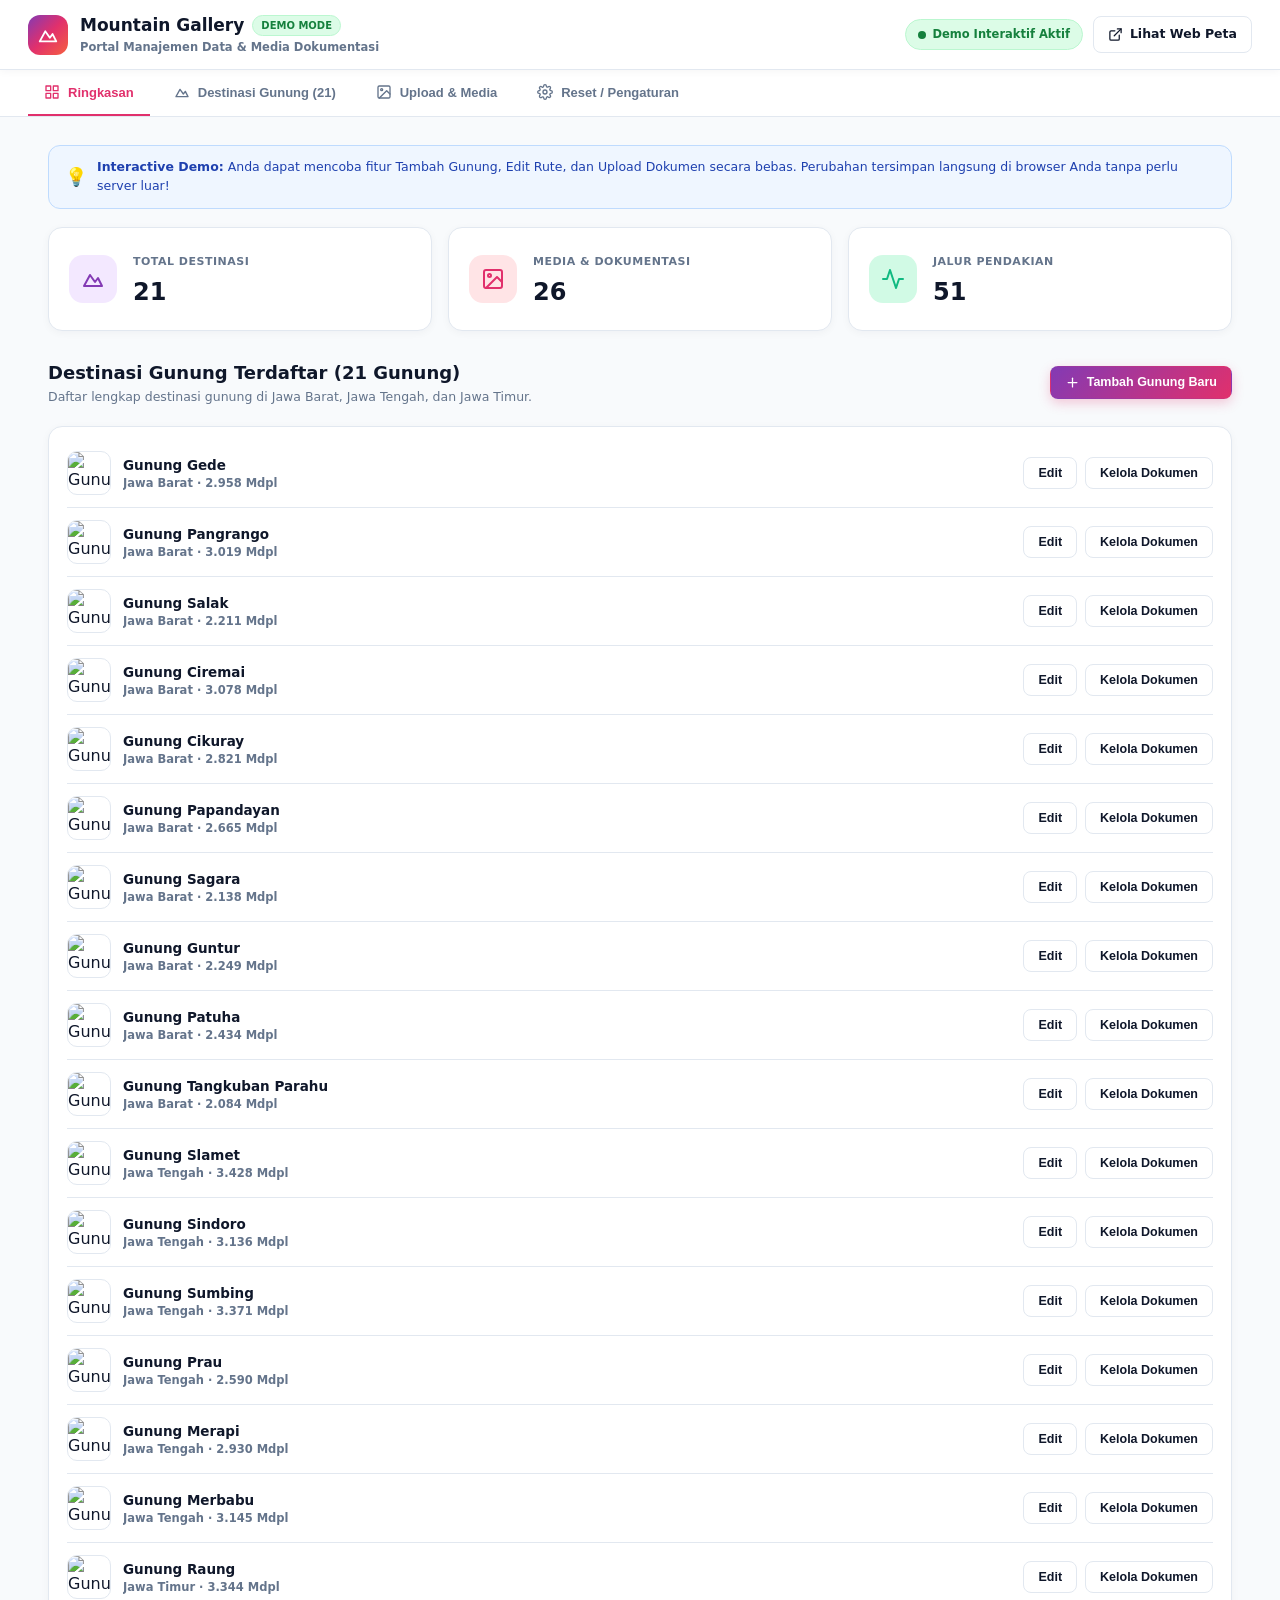
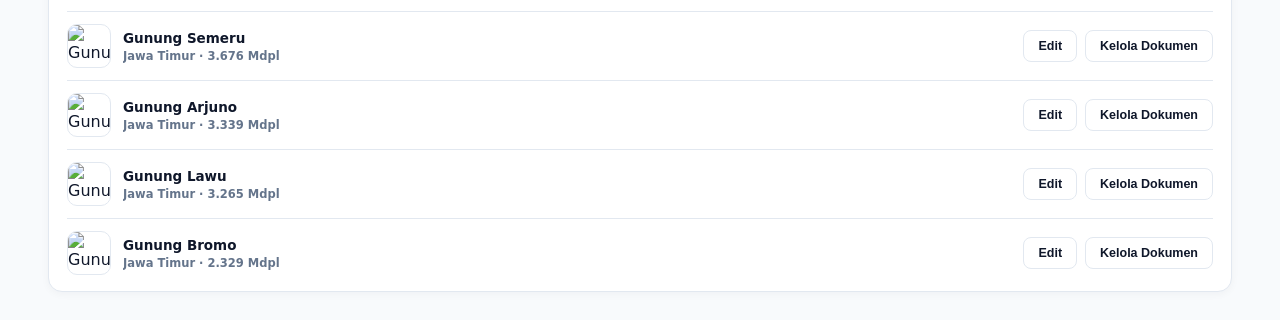
==== admin/index.html @ 121bfaee "feat: Launch Mountain Gallery Demo with 21 mountains in Java" ====
<!DOCTYPE html>
<html lang="id">
<head>
  <meta charset="UTF-8" />
  <meta name="viewport" content="width=device-width, initial-scale=1.0" />
  <title>Admin Dashboard Demo - Mountain Gallery CMS</title>

  <!-- Custom Stylesheets -->
  <link rel="stylesheet" href="../assets/css/main.css" />
  <link rel="stylesheet" href="../assets/css/admin.css" />
</head>

<body>
  <div class="admin-container active" style="display:flex;">
    <!-- Topbar -->
    <header class="admin-topbar">
      <div class="admin-brand">
        <div class="admin-brand-logo">
          <span class="svg-icon"><svg viewBox="0 0 24 24"><path d="M3 19L9 8L14 15L17 11L21 19H3Z"/></svg></span>
        </div>
        <div class="admin-brand-text">
          <h1>Mountain Gallery <span class="badge-admin" style="background:#dcfce7; color:#15803d; border-color:#bbf7d0;">Demo Mode</span></h1>
          <p>Portal Manajemen Data &amp; Media Dokumentasi</p>
        </div>
      </div>

      <div class="admin-topbar-actions">
        <div class="cloud-status-pill cloud-status-connected">
          <span class="status-dot"></span> Demo Interaktif Aktif
        </div>

        <a href="../index.html" class="btn-admin btn-admin-outline">
          <span class="svg-icon"><svg viewBox="0 0 24 24"><path d="M18 13v6a2 2 0 0 1-2 2H5a2 2 0 0 1-2-2V8a2 2 0 0 1 2-2h6"/><polyline points="15 3 21 3 21 9"/><line x1="10" y1="14" x2="21" y2="3"/></svg></span>
          Lihat Web Peta
        </a>
      </div>
    </header>

    <!-- Nav Tabs -->
    <nav class="admin-nav-tabs">
      <button type="button" class="admin-tab-btn active" data-tab="overview" onclick="switchTab('overview', this)">
        <span class="svg-icon"><svg viewBox="0 0 24 24"><rect x="3" y="3" width="7" height="7"/><rect x="14" y="3" width="7" height="7"/><rect x="14" y="14" width="7" height="7"/><rect x="3" y="14" width="7" height="7"/></svg></span>
        Ringkasan
      </button>
      <button type="button" class="admin-tab-btn" data-tab="mountains" onclick="switchTab('mountains', this)">
        <span class="svg-icon"><svg viewBox="0 0 24 24"><path d="M3 19L9 8L14 15L17 11L21 19H3Z"/></svg></span>
        Destinasi Gunung (21)
      </button>
      <button type="button" class="admin-tab-btn" data-tab="media" onclick="switchTab('media', this)">
        <span class="svg-icon"><svg viewBox="0 0 24 24"><rect x="3" y="3" width="18" height="18" rx="2" ry="2"/><circle cx="8.5" cy="8.5" r="1.5"/><polyline points="21 15 16 10 5 21"/></svg></span>
        Upload &amp; Media
      </button>
      <button type="button" class="admin-tab-btn" data-tab="settings" onclick="switchTab('settings', this)">
        <span class="svg-icon"><svg viewBox="0 0 24 24"><circle cx="12" cy="12" r="3"/><path d="M19.4 15a1.65 1.65 0 0 0 .33 1.82l.06.06a2 2 0 0 1 0 2.83 2 2 0 0 1-2.83 0l-.06-.06a1.65 1.65 0 0 0-1.82-.33 1.65 1.65 0 0 0-1 1.51V21a2 2 0 0 1-2 2 2 2 0 0 1-2-2v-.09A1.65 1.65 0 0 0 9 19.4a1.65 1.65 0 0 0-1.82.33l-.06.06a2 2 0 0 1-2.83 0 2 2 0 0 1 0-2.83l.06-.06a1.65 1.65 0 0 0 .33-1.82 1.65 1.65 0 0 0-1.51-1H3a2 2 0 0 1-2-2 2 2 0 0 1 2-2h.09A1.65 1.65 0 0 0 4.6 9a1.65 1.65 0 0 0-.33-1.82l-.06-.06a2 2 0 0 1 0-2.83 2 2 0 0 1 2.83 0l.06.06a1.65 1.65 0 0 0 1.82.33H9a1.65 1.65 0 0 0 1-1.51V3a2 2 0 0 1 2-2 2 2 0 0 1 2 2v.09a1.65 1.65 0 0 0 1 1.51 1.65 1.65 0 0 0 1.82-.33l.06-.06a2 2 0 0 1 2.83 0 2 2 0 0 1 0 2.83l-.06.06a1.65 1.65 0 0 0-.33 1.82V9a1.65 1.65 0 0 0 1.51 1H21a2 2 0 0 1 2 2 2 2 0 0 1-2 2h-.09a1.65 1.65 0 0 0-1.51 1z"/></svg></span>
        Reset / Pengaturan
      </button>
    </nav>

    <!-- Main Content -->
    <main class="admin-main">
      <!-- Info Box -->
      <div style="background:#eff6ff; border:1px solid #bfdbfe; border-radius:12px; padding:12px 16px; margin-bottom:18px; display:flex; align-items:center; gap:10px; font-size:12.5px; color:#1e40af;">
        <span style="font-size:18px;">💡</span>
        <span><strong>Interactive Demo:</strong> Anda dapat mencoba fitur Tambah Gunung, Edit Rute, dan Upload Dokumen secara bebas. Perubahan tersimpan langsung di browser Anda tanpa perlu server luar!</span>
      </div>

      <!-- TAB 1: OVERVIEW -->
      <section class="tab-content-pane" id="tabPane-overview" style="display:block;">
        <div class="kpi-grid">
          <div class="kpi-card">
            <div class="kpi-icon-box kpi-icon-purple">
              <span class="svg-icon"><svg viewBox="0 0 24 24"><path d="M3 19L9 8L14 15L17 11L21 19H3Z"/></svg></span>
            </div>
            <div class="kpi-info">
              <span>Total Destinasi</span>
              <h3 id="kpiTotalMountains">21</h3>
            </div>
          </div>

          <div class="kpi-card">
            <div class="kpi-icon-box kpi-icon-rose">
              <span class="svg-icon"><svg viewBox="0 0 24 24"><rect x="3" y="3" width="18" height="18" rx="2" ry="2"/><circle cx="8.5" cy="8.5" r="1.5"/><polyline points="21 15 16 10 5 21"/></svg></span>
            </div>
            <div class="kpi-info">
              <span>Media &amp; Dokumentasi</span>
              <h3 id="kpiTotalMedia">35</h3>
            </div>
          </div>

          <div class="kpi-card">
            <div class="kpi-icon-box kpi-icon-emerald">
              <span class="svg-icon"><svg viewBox="0 0 24 24"><polyline points="22 12 18 12 15 21 9 3 6 12 2 12"/></svg></span>
            </div>
            <div class="kpi-info">
              <span>Jalur Pendakian</span>
              <h3 id="kpiTotalRoutes">48</h3>
            </div>
          </div>
        </div>

        <div class="section-header">
          <div>
            <h2>Destinasi Gunung Terdaftar (21 Gunung)</h2>
            <p>Daftar lengkap destinasi gunung di Jawa Barat, Jawa Tengah, dan Jawa Timur.</p>
          </div>
          <button type="button" class="btn-admin btn-admin-primary" onclick="openAddMountainModal()">
            <span class="svg-icon"><svg viewBox="0 0 24 24"><line x1="12" y1="5" x2="12" y2="19"/><line x1="5" y1="12" x2="19" y2="12"/></svg></span>
            Tambah Gunung Baru
          </button>
        </div>

        <div class="mountain-table-container" style="padding: 12px 18px;">
          <div id="recentMountainsList"></div>
        </div>
      </section>

      <!-- TAB 2: MOUNTAINS TABLE -->
      <section class="tab-content-pane" id="tabPane-mountains" style="display:none;">
        <div class="section-header">
          <div>
            <h2>Kelola Destinasi Gunung</h2>
            <p>Tambah, edit koordinat peta, rute pendakian, dan deskripsi teknis.</p>
          </div>
          <button type="button" class="btn-admin btn-admin-primary" onclick="openAddMountainModal()">
            <span class="svg-icon"><svg viewBox="0 0 24 24"><line x1="12" y1="5" x2="12" y2="19"/><line x1="5" y1="12" x2="19" y2="12"/></svg></span>
            Tambah Gunung Baru
          </button>
        </div>

        <div class="mountain-table-container">
          <div class="table-search-bar">
            <input type="text" id="mountainSearchInput" class="form-control table-search-input" placeholder="🔍 Cari nama gunung, region, atau ketinggian..." oninput="handleSearchMountain(this.value)">
          </div>

          <div style="overflow-x:auto;">
            <table class="admin-table">
              <thead>
                <tr>
                  <th>Gunung</th>
                  <th>Ketinggian</th>
                  <th>Region</th>
                  <th>Tingkat Medan</th>
                  <th>Media</th>
                  <th>Aksi</th>
                </tr>
              </thead>
              <tbody id="mountainTableBody"></tbody>
            </table>
          </div>
        </div>
      </section>

      <!-- TAB 3: MEDIA -->
      <section class="tab-content-pane" id="tabPane-media" style="display:none;">
        <div class="section-header">
          <div>
            <h2 id="currentMountainMediaTitle">Galeri Media Dokumentasi</h2>
            <p>Kelola foto dan video dokumentasi untuk tiap destinasi gunung.</p>
          </div>
          <div style="display:flex; gap:10px; align-items:center;">
            <select id="mediaMountainSelect" class="form-control" style="width:auto; min-width:220px;" onchange="handleMediaMountainChange(event)"></select>
            <button type="button" class="btn-admin btn-admin-primary" onclick="openAddMediaModal()">
              <span class="svg-icon"><svg viewBox="0 0 24 24"><path d="M21 15v4a2 2 0 0 1-2 2H5a2 2 0 0 1-2-2v-4"/><polyline points="17 8 12 3 7 8"/><line x1="12" y1="3" x2="12" y2="15"/></svg></span>
              Upload Dokumen Baru
            </button>
          </div>
        </div>

        <div class="media-grid" id="mediaGridContainer"></div>
      </section>

      <!-- TAB 4: SETTINGS / RESET -->
      <section class="tab-content-pane" id="tabPane-settings" style="display:none;">
        <div class="section-header">
          <div>
            <h2>Pengaturan Showcase Demo</h2>
            <p>Kelola reset memori browser dan informasi project.</p>
          </div>
        </div>

        <div style="background:#fff; border:1px solid #e2e8f0; border-radius:14px; padding:24px; max-width:600px;">
          <h3 style="font-size:16px; font-weight:800; margin-bottom:8px;">Reset Data ke Default (21 Gunung)</h3>
          <p style="font-size:13px; color:var(--admin-muted); margin-bottom:16px;">Jika Anda telah mencoba menambah/menghapus data dan ingin mengembalikan 21 gunung awal (Jabar, Jateng, Jatim), klik tombol di bawah:</p>
          <button type="button" class="btn-admin btn-admin-danger" onclick="handleResetDemoData()">
            <span class="svg-icon"><svg viewBox="0 0 24 24"><path d="M3 12a9 9 0 1 0 9-9 9.75 9.75 0 0 0-6.74 2.74L3 8"/><path d="M3 3v5h5"/></svg></span>
            Reset ke Data Awal (21 Gunung)
          </button>
        </div>
      </section>
    </main>

    <!-- Modal Tambah / Edit Gunung -->
    <div class="admin-modal-backdrop" id="mountainModal">
      <div class="admin-modal-card">
        <div class="admin-modal-header">
          <h3 id="mountainModalTitle">Tambah Destinasi Gunung</h3>
          <button type="button" class="btn-icon" onclick="closeMountainModal()">&times;</button>
        </div>
        <form onsubmit="handleSaveMountain(event)">
          <div class="admin-modal-body">
            <input type="hidden" id="formMountainId">
            <div class="grid-2-col">
              <div class="form-group">
                <label>Nama Gunung *</label>
                <input type="text" id="formMountainNama" class="form-control" required placeholder="Contoh: Gunung Gede">
              </div>
              <div class="form-group">
                <label>Region / Wilayah *</label>
                <select id="formMountainRegion" class="form-control" required>
                  <option value="Jawa Barat">Jawa Barat</option>
                  <option value="Jawa Tengah">Jawa Tengah</option>
                  <option value="Jawa Timur">Jawa Timur</option>
                </select>
              </div>
            </div>

            <div class="grid-2-col">
              <div class="form-group">
                <label>Ketinggian (MDPL) *</label>
                <input type="number" id="formMountainMdpl" class="form-control" required placeholder="2958">
              </div>
              <div class="form-group">
                <label>Lokasi Kabupaten / Daerah *</label>
                <input type="text" id="formMountainLokasi" class="form-control" required placeholder="Cianjur / Sukabumi">
              </div>
            </div>

            <div class="grid-2-col">
              <div class="form-group">
                <label>Latitude (Titik Koordinat Peta) *</label>
                <input type="number" step="any" id="formMountainLat" class="form-control" required placeholder="-6.7833">
              </div>
              <div class="form-group">
                <label>Longitude *</label>
                <input type="number" step="any" id="formMountainLng" class="form-control" required placeholder="106.9833">
              </div>
            </div>

            <div class="grid-2-col">
              <div class="form-group">
                <label>Tingkat Kesulitan</label>
                <input type="text" id="formMountainKesulitan" class="form-control" placeholder="Sedang / Menantang">
              </div>
              <div class="form-group">
                <label>Estimasi Waktu Pendakian</label>
                <input type="text" id="formMountainWaktu" class="form-control" placeholder="6 - 8 Jam">
              </div>
            </div>

            <div class="form-group">
              <label>Foto Cover (URL Gambar Unsplash / Cloud)</label>
              <input type="url" id="formMountainCover" class="form-control" placeholder="https://images.unsplash.com/photo-...">
            </div>

            <div class="form-group">
              <label>Deskripsi Lengkap Gunung</label>
              <textarea id="formMountainDesc" class="form-control" rows="3" placeholder="Tuliskan daya tarik dan sejarah singkat..."></textarea>
            </div>
          </div>
          <div class="admin-modal-footer">
            <button type="button" class="btn-admin btn-admin-outline" onclick="closeMountainModal()">Batal</button>
            <button type="submit" class="btn-admin btn-admin-primary">Simpan Gunung</button>
          </div>
        </form>
      </div>
    </div>

    <!-- Modal Tambah Dokumen Media -->
    <div class="admin-modal-backdrop" id="mediaModal">
      <div class="admin-modal-card">
        <div class="admin-modal-header">
          <h3>Upload Foto / Video Dokumentasi</h3>
          <button type="button" class="btn-icon" onclick="closeMediaModal()">&times;</button>
        </div>
        <form onsubmit="handleSaveMedia(event)">
          <div class="admin-modal-body">
            <div class="form-group">
              <label>Destinasi Gunung Terpilih *</label>
              <select id="formMediaTargetMountain" class="form-control" required></select>
            </div>

            <div class="form-group">
              <label>Tipe Media *</label>
              <select id="formMediaType" class="form-control">
                <option value="image">Foto (Image)</option>
                <option value="video">Video</option>
              </select>
            </div>

            <div class="form-group">
              <label>URL Gambar / Media *</label>
              <input type="url" id="formMediaSrc" class="form-control" required placeholder="https://images.unsplash.com/photo-...">
            </div>

            <div class="form-group">
              <label>Judul Dokumentasi</label>
              <input type="text" id="formMediaTitle" class="form-control" placeholder="Sunrise Puncak / Suasana Pos 3">
            </div>

            <div class="form-group">
              <label>Keterangan / Deskripsi Foto</label>
              <input type="text" id="formMediaDesc" class="form-control" placeholder="Momen indah di atas awan...">
            </div>
          </div>
          <div class="admin-modal-footer">
            <button type="button" class="btn-admin btn-admin-outline" onclick="closeMediaModal()">Batal</button>
            <button type="submit" class="btn-admin btn-admin-primary">Simpan Media</button>
          </div>
        </form>
      </div>
    </div>
  </div>

  <div id="toastBox" class="toast-box"></div>

  <!-- Application Logic -->
  <script src="../assets/js/data.js"></script>
  <script src="../assets/js/admin.js"></script>
</body>
</html>
---- assets/css/main.css ----
/* =========================================================
   MOUNTAIN GALLERY - GLOBAL & CORE STYLES
   Clean, Professional Design with SVG Icons & Sunset Gradients
   ========================================================= */

:root {
  --ig-purple: #833AB4;
  --ig-pink: #C13584;
  --ig-rose: #E1306C;
  --ig-orange: #F56040;
  --ig-yellow: #FCAF45;
  
  --gradient-main: linear-gradient(135deg, #833AB4 0%, #C13584 32%, #E1306C 58%, #F56040 82%, #FCAF45 100%);
  --gradient-hover: linear-gradient(135deg, #833AB4 0%, #E1306C 40%, #F56040 80%, #FCAF45 100%);
  --gradient-soft: linear-gradient(135deg, rgba(131, 58, 180, 0.08) 0%, rgba(225, 48, 108, 0.08) 50%, rgba(245, 96, 64, 0.08) 100%);
  
  --purple-dark: #4c1d95;
  --purple-soft: #f8f3ff;
  --text-main: #262626;
  --text-muted: #737373;
  --text-light: #8a5a96;
  --border-soft: rgba(225, 48, 108, 0.16);
  --border-glass: rgba(255, 255, 255, 0.45);
  
  --bg-page: #fcfbfe;
  --card-bg: #ffffff;
  --shadow-sm: 0 4px 14px rgba(131, 58, 180, 0.08);
  --shadow-md: 0 12px 32px rgba(193, 53, 132, 0.16);
  --shadow-lg: 0 20px 50px rgba(131, 58, 180, 0.22);
  --shadow-glow: 0 0 24px rgba(225, 48, 108, 0.35);

  --radius-sm: 12px;
  --radius-md: 20px;
  --radius-lg: 28px;
  --radius-full: 9999px;
  
  --font-main: 'Segoe UI', system-ui, -apple-system, BlinkMacSystemFont, Roboto, sans-serif;
  --transition-fast: 0.2s cubic-bezier(0.16, 1, 0.3, 1);
  --transition-smooth: 0.3s cubic-bezier(0.16, 1, 0.3, 1);
}

* {
  box-sizing: border-box;
  margin: 0;
  padding: 0;
}

html, body {
  width: 100%;
  min-height: 100%;
  background-color: var(--bg-page);
  color: var(--text-main);
  font-family: var(--font-main);
  overflow-x: hidden;
  line-height: 1.5;
}

body::before {
  content: "";
  position: fixed;
  inset: 0;
  pointer-events: none;
  background:
    radial-gradient(circle at 5% 5%, rgba(252, 175, 69, 0.12), transparent 35%),
    radial-gradient(circle at 95% 5%, rgba(225, 48, 108, 0.10), transparent 32%),
    radial-gradient(circle at 50% 95%, rgba(131, 58, 180, 0.08), transparent 35%);
  z-index: -1;
}

/* Custom Scrollbar */
::-webkit-scrollbar {
  width: 8px;
  height: 8px;
}
::-webkit-scrollbar-track {
  background: #faf6fd;
}
::-webkit-scrollbar-thumb {
  background: linear-gradient(180deg, var(--ig-purple), var(--ig-rose));
  border-radius: 999px;
}
::-webkit-scrollbar-thumb:hover {
  background: var(--ig-orange);
}

.page-container {
  min-height: 100vh;
  padding: 20px 24px 32px 24px;
  display: flex;
  flex-direction: column;
  max-width: 1380px;
  margin: 0 auto;
}

/* SVG Icon Helper */
.svg-icon {
  display: inline-flex;
  align-items: center;
  justify-content: center;
  flex-shrink: 0;
}

.svg-icon svg {
  width: 100%;
  height: 100%;
  stroke: currentColor;
  fill: none;
  stroke-width: 2;
  stroke-linecap: round;
  stroke-linejoin: round;
}

/* =========================================================
   TOPBAR / NAVBAR
   ========================================================= */
.topbar {
  display: flex;
  justify-content: space-between;
  align-items: center;
  gap: 16px;
  padding: 16px 24px;
  border-radius: var(--radius-lg);
  background: var(--gradient-main);
  border: 1px solid var(--border-glass);
  box-shadow: var(--shadow-md);
  color: #ffffff;
  position: relative;
  z-index: 100;
  transition: var(--transition-smooth);
}

.brand-wrapper {
  display: flex;
  align-items: center;
  gap: 16px;
  text-decoration: none;
  color: inherit;
}

.brand-logo {
  width: 60px;
  height: 60px;
  border-radius: 18px;
  display: flex;
  align-items: center;
  justify-content: center;
  background: #ffffff;
  box-shadow: 0 8px 24px rgba(255, 255, 255, 0.35);
  flex-shrink: 0;
  padding: 8px;
  transition: transform var(--transition-fast);
}

.brand-wrapper:hover .brand-logo {
  transform: scale(1.05) rotate(-2deg);
}

.brand-logo svg {
  width: 100%;
  height: 100%;
  display: block;
}

.brand-info h1 {
  font-size: 26px;
  line-height: 1.15;
  font-weight: 900;
  letter-spacing: 0.3px;
  color: #ffffff;
}

.brand-info p {
  margin-top: 3px;
  font-size: 13.5px;
  color: rgba(255, 255, 255, 0.92);
  font-weight: 600;
}

.topbar-actions {
  display: flex;
  align-items: center;
  gap: 12px;
}

.nav-btn {
  display: inline-flex;
  align-items: center;
  gap: 8px;
  padding: 10px 18px;
  border-radius: var(--radius-full);
  background: rgba(255, 255, 255, 0.95);
  color: var(--purple-dark);
  font-weight: 800;
  font-size: 13.5px;
  text-decoration: none;
  border: none;
  cursor: pointer;
  box-shadow: 0 6px 18px rgba(76, 29, 149, 0.18);
  transition: var(--transition-smooth);
  white-space: nowrap;
}

.nav-btn .svg-icon {
  width: 17px;
  height: 17px;
}

.nav-btn:hover {
  background: #ffffff;
  transform: translateY(-2px);
  box-shadow: 0 10px 24px rgba(76, 29, 149, 0.28);
  color: var(--ig-rose);
}

.menu-trigger-btn {
  width: 48px;
  height: 48px;
  border: none;
  border-radius: 16px;
  display: flex;
  align-items: center;
  justify-content: center;
  background: rgba(255, 255, 255, 0.22);
  color: #ffffff;
  cursor: pointer;
  transition: var(--transition-fast);
  backdrop-filter: blur(8px);
}

.menu-trigger-btn .svg-icon {
  width: 24px;
  height: 24px;
}

.menu-trigger-btn:hover {
  background: rgba(255, 255, 255, 0.38);
  transform: translateY(-2px);
}

/* =========================================================
   DROPDOWN & NAVIGATION MENU
   ========================================================= */
.site-dropdown {
  position: fixed;
  top: 105px;
  right: 32px;
  width: 320px;
  padding: 16px;
  border-radius: var(--radius-lg);
  background: rgba(255, 255, 255, 0.98);
  border: 1px solid var(--border-soft);
  box-shadow: var(--shadow-lg);
  backdrop-filter: blur(16px);
  z-index: 9999;
  opacity: 0;
  transform: translateY(-12px) scale(0.95);
  pointer-events: none;
  transition: var(--transition-smooth);
}

.site-dropdown.active {
  opacity: 1;
  transform: translateY(0) scale(1);
  pointer-events: auto;
}

.dropdown-header {
  display: flex;
  align-items: center;
  justify-content: space-between;
  margin-bottom: 12px;
  padding-bottom: 8px;
  border-bottom: 1px solid rgba(225, 48, 108, 0.12);
  color: var(--purple-dark);
}

.dropdown-header strong {
  font-size: 15px;
  font-weight: 900;
}

.dropdown-header small {
  display: block;
  font-size: 11px;
  color: var(--text-light);
  font-weight: 700;
}

.dropdown-close-btn {
  width: 30px;
  height: 30px;
  border: none;
  border-radius: 999px;
  background: var(--purple-soft);
  color: var(--ig-purple);
  cursor: pointer;
  display: flex;
  align-items: center;
  justify-content: center;
  transition: var(--transition-fast);
}

.dropdown-close-btn .svg-icon {
  width: 16px;
  height: 16px;
}

.dropdown-close-btn:hover {
  background: #fee2e2;
  color: #ef4444;
}

.dropdown-item {
  width: 100%;
  display: flex;
  align-items: center;
  gap: 12px;
  padding: 12px 14px;
  margin-bottom: 8px;
  border: 1px solid rgba(225, 48, 108, 0.10);
  border-radius: var(--radius-md);
  background: #ffffff;
  color: var(--purple-dark);
  text-decoration: none;
  cursor: pointer;
  text-align: left;
  transition: var(--transition-fast);
}

.dropdown-item:hover {
  background: var(--purple-soft);
  border-color: var(--ig-rose);
  transform: translateY(-2px);
  box-shadow: var(--shadow-sm);
}

.menu-icon-box {
  width: 36px;
  height: 36px;
  display: inline-flex;
  align-items: center;
  justify-content: center;
  border-radius: 12px;
  background: var(--gradient-main);
  color: #ffffff;
  flex-shrink: 0;
}

.menu-icon-box .svg-icon {
  width: 20px;
  height: 20px;
}

.dropdown-item strong {
  display: block;
  font-size: 13.5px;
  font-weight: 900;
}

.dropdown-item small {
  display: block;
  font-size: 11px;
  color: var(--text-light);
  font-weight: 600;
}

.dropdown-mountain-list {
  display: none;
  max-height: 340px;
  overflow-y: auto;
  padding: 8px;
  margin: -4px 0 10px 0;
  border-radius: var(--radius-md);
  background: #fffafd;
  border: 1px solid rgba(225, 48, 108, 0.15);
}

.dropdown-mountain-list.active {
  display: block;
  animation: fadeIn 0.2s ease-out;
}

.dropdown-mountain-item {
  width: 100%;
  display: flex;
  justify-content: space-between;
  align-items: center;
  padding: 10px 12px;
  margin-bottom: 6px;
  border: none;
  border-radius: var(--radius-sm);
  background: #ffffff;
  text-align: left;
  cursor: pointer;
  color: var(--purple-dark);
  transition: var(--transition-fast);
  text-decoration: none;
}

.dropdown-mountain-item:last-child {
  margin-bottom: 0;
}

.dropdown-mountain-item:hover {
  background: var(--gradient-main);
  color: #ffffff;
  transform: scale(1.02);
}

.dropdown-mountain-item strong {
  font-size: 12.5px;
  font-weight: 900;
  display: flex;
  align-items: center;
  gap: 6px;
}

.dropdown-mountain-item strong .svg-icon {
  width: 15px;
  height: 15px;
}

.dropdown-mountain-item span {
  font-size: 11px;
  opacity: 0.85;
  font-weight: 700;
}

/* =========================================================
   MODAL DIALOG (ABOUT)
   ========================================================= */
.app-modal {
  position: fixed;
  inset: 0;
  z-index: 10000;
  display: none;
  align-items: center;
  justify-content: center;
  padding: 24px;
  background: rgba(28, 13, 38, 0.55);
  backdrop-filter: blur(10px);
}

.app-modal.active {
  display: flex;
  animation: fadeIn 0.25s ease-out;
}

.app-modal-card {
  position: relative;
  width: min(520px, 100%);
  padding: 32px 28px;
  border-radius: var(--radius-lg);
  background: #ffffff;
  box-shadow: 0 30px 80px rgba(76, 29, 149, 0.4);
  border: 1px solid var(--border-soft);
  text-align: center;
  animation: scaleUp 0.25s cubic-bezier(0.16, 1, 0.3, 1);
}

.modal-close-btn {
  position: absolute;
  top: 16px;
  right: 16px;
  width: 36px;
  height: 36px;
  border: none;
  border-radius: 999px;
  background: var(--purple-soft);
  color: var(--ig-purple);
  cursor: pointer;
  display: flex;
  align-items: center;
  justify-content: center;
  transition: var(--transition-fast);
}

.modal-close-btn .svg-icon {
  width: 18px;
  height: 18px;
}

.modal-close-btn:hover {
  background: #fee2e2;
  color: #ef4444;
  transform: rotate(90deg);
}

.modal-hero-icon {
  width: 72px;
  height: 72px;
  margin: 0 auto 18px auto;
  display: flex;
  align-items: center;
  justify-content: center;
  border-radius: 24px;
  background: var(--gradient-main);
  color: #ffffff;
  box-shadow: var(--shadow-glow);
}

.modal-hero-icon .svg-icon {
  width: 40px;
  height: 40px;
}

.app-modal-card h2 {
  margin-bottom: 14px;
  color: var(--purple-dark);
  font-size: 26px;
  font-weight: 900;
}

.app-modal-card p {
  margin-bottom: 14px;
  color: var(--text-muted);
  font-size: 14.5px;
  line-height: 1.7;
}

.modal-action-btn {
  margin-top: 10px;
  padding: 12px 28px;
  border: none;
  border-radius: var(--radius-full);
  background: var(--gradient-main);
  color: #ffffff;
  font-size: 14.5px;
  font-weight: 800;
  cursor: pointer;
  box-shadow: var(--shadow-md);
  transition: var(--transition-fast);
}

.modal-action-btn:hover {
  background: var(--gradient-hover);
  transform: translateY(-2px);
  box-shadow: var(--shadow-lg);
}

/* =========================================================
   FOOTER
   ========================================================= */
.site-footer {
  margin-top: auto;
  padding: 24px 0 6px 0;
  color: var(--text-muted);
  font-size: 13.5px;
  text-align: center;
  display: flex;
  justify-content: space-between;
  align-items: center;
  flex-wrap: wrap;
  gap: 12px;
}

.site-footer a {
  color: var(--ig-rose);
  text-decoration: none;
  font-weight: 700;
}

.site-footer a:hover {
  text-decoration: underline;
}

/* =========================================================
   ANIMATIONS & MEDIA QUERIES
   ========================================================= */
@keyframes fadeIn {
  from { opacity: 0; }
  to { opacity: 1; }
}

@keyframes scaleUp {
  from { opacity: 0; transform: scale(0.92); }
  to { opacity: 1; transform: scale(1); }
}

@media (max-width: 768px) {
  .page-container {
    padding: 12px 14px 20px 14px;
  }
  
  .topbar {
    padding: 12px 16px;
    border-radius: var(--radius-md);
  }
  
  .brand-logo {
    width: 46px;
    height: 46px;
    border-radius: 12px;
  }
  
  .brand-info h1 {
    font-size: 18px;
  }
  
  .brand-info p {
    font-size: 11px;
  }
  
  /* Sembunyikan tombol 'Kembali ke Peta' di HP agar hamburger tidak kepinggir */
  .topbar .nav-btn {
    display: none !important;
  }
  
  .topbar-actions {
    margin-left: auto;
    gap: 0;
  }

  .menu-trigger-btn {
    width: 44px;
    height: 44px;
  }
  
  .site-dropdown {
    top: 86px;
    right: 14px;
    left: 14px;
    width: auto;
  }
  
  .site-footer {
    flex-direction: column;
    justify-content: center;
    gap: 6px;
  }
}
---- assets/css/admin.css ----
/* =========================================================
   MOUNTAIN GALLERY - ADMIN CLOUD DASHBOARD STYLES
   ========================================================= */

:root {
  --admin-bg: #f8fafc;
  --admin-surface: #ffffff;
  --admin-border: #e2e8f0;
  --admin-text: #0f172a;
  --admin-muted: #64748b;
  --admin-primary: #833ab4;
  --admin-secondary: #e1306c;
  --admin-accent: #f56040;
  --admin-emerald: #10b981;
  --admin-amber: #f59e0b;
  --admin-rose: #ef4444;
  --admin-radius-sm: 8px;
  --admin-radius-md: 14px;
  --admin-radius-lg: 20px;
  --admin-shadow-sm: 0 2px 8px rgba(15, 23, 42, 0.04);
  --admin-shadow-md: 0 8px 24px rgba(15, 23, 42, 0.08);
  --admin-shadow-lg: 0 16px 40px rgba(15, 23, 42, 0.12);
  --font-main: 'Plus Jakarta Sans', system-ui, -apple-system, sans-serif;
}

* { box-sizing: border-box; margin: 0; padding: 0; }

body {
  font-family: var(--font-main);
  background: var(--admin-bg);
  color: var(--admin-text);
  min-height: 100vh;
  display: flex;
  flex-direction: column;
}

/* Helper SVG Icon */
.svg-icon {
  display: inline-flex;
  align-items: center;
  justify-content: center;
  flex-shrink: 0;
  width: 18px;
  height: 18px;
  max-width: 100%;
}
.svg-icon svg {
  width: 100%;
  height: 100%;
  stroke: currentColor;
  fill: none;
  stroke-width: 2;
  stroke-linecap: round;
  stroke-linejoin: round;
  display: block;
}

/* =========================================================
   1. AUTH / LOGIN SCREEN
   ========================================================= */
.login-screen {
  display: flex;
  align-items: center;
  justify-content: center;
  min-height: 100vh;
  padding: 20px;
  background: linear-gradient(135deg, #1e102d 0%, #2a1236 50%, #150921 100%);
}

.login-card {
  width: 100%;
  max-width: 440px;
  background: rgba(255, 255, 255, 0.96);
  backdrop-filter: blur(16px);
  border-radius: var(--admin-radius-lg);
  padding: 36px 32px;
  box-shadow: 0 24px 60px rgba(0, 0, 0, 0.35);
  border: 1px solid rgba(255, 255, 255, 0.8);
  text-align: center;
}

.login-logo {
  width: 60px;
  height: 60px;
  border-radius: 16px;
  background: linear-gradient(135deg, #833ab4, #e1306c, #f56040);
  color: #ffffff;
  display: flex;
  align-items: center;
  justify-content: center;
  margin: 0 auto 16px auto;
  box-shadow: 0 8px 20px rgba(225, 48, 108, 0.35);
}
.login-logo .svg-icon { width: 32px; height: 32px; }

.login-title {
  font-size: 22px;
  font-weight: 900;
  color: #1e102d;
  margin-bottom: 6px;
}
.login-subtitle {
  font-size: 13px;
  color: var(--admin-muted);
  margin-bottom: 24px;
}

.form-group {
  display: flex;
  flex-direction: column;
  gap: 6px;
  text-align: left;
  margin-bottom: 16px;
}
.form-group label {
  font-size: 11.5px;
  font-weight: 800;
  color: #334155;
  text-transform: uppercase;
  letter-spacing: 0.5px;
}
.form-control {
  width: 100%;
  padding: 11px 14px;
  border: 1.5px solid var(--admin-border);
  border-radius: var(--admin-radius-sm);
  font-size: 13.5px;
  font-family: inherit;
  color: var(--admin-text);
  outline: none;
  background: #ffffff;
  transition: all 0.2s;
  font-weight: 600;
}
.form-control:focus {
  border-color: var(--admin-secondary);
  box-shadow: 0 0 0 3.5px rgba(225, 48, 108, 0.15);
}

.btn-login {
  width: 100%;
  padding: 12px;
  border-radius: var(--admin-radius-sm);
  border: none;
  background: linear-gradient(135deg, #833ab4 0%, #e1306c 50%, #f56040 100%);
  color: #ffffff;
  font-weight: 800;
  font-size: 14px;
  cursor: pointer;
  box-shadow: 0 8px 20px rgba(225, 48, 108, 0.3);
  transition: all 0.2s;
  margin-top: 8px;
}
.btn-login:hover {
  transform: translateY(-2px);
  box-shadow: 0 12px 28px rgba(225, 48, 108, 0.4);
}

.back-to-site {
  display: inline-flex;
  align-items: center;
  justify-content: center;
  gap: 8px;
  margin-top: 24px;
  font-size: 13px;
  color: var(--admin-muted);
  text-decoration: none;
  font-weight: 700;
  transition: all 0.2s;
  padding: 8px 16px;
  border-radius: var(--admin-radius-sm);
}
.back-to-site:hover {
  color: var(--admin-secondary);
  background: rgba(225, 48, 108, 0.06);
}
.back-to-site .svg-icon {
  width: 16px;
  height: 16px;
  min-width: 16px;
}

/* =========================================================
   2. ADMIN APP CONTAINER & TOPBAR
   ========================================================= */
.admin-container {
  display: none;
  flex-direction: column;
  min-height: 100vh;
}
.admin-container.active { display: flex; }

.admin-topbar {
  height: 70px;
  background: var(--admin-surface);
  border-bottom: 1px solid var(--admin-border);
  display: flex;
  align-items: center;
  justify-content: space-between;
  padding: 0 28px;
  position: sticky;
  top: 0;
  z-index: 100;
  box-shadow: var(--admin-shadow-sm);
}

.admin-brand {
  display: flex;
  align-items: center;
  gap: 12px;
}
.admin-brand-logo {
  width: 40px;
  height: 40px;
  border-radius: 12px;
  background: linear-gradient(135deg, #833ab4, #e1306c, #f56040);
  color: #ffffff;
  display: flex;
  align-items: center;
  justify-content: center;
}
.admin-brand-logo .svg-icon { width: 22px; height: 22px; }
.admin-brand-text h1 {
  font-size: 17px;
  font-weight: 900;
  color: var(--admin-text);
  display: flex;
  align-items: center;
  gap: 8px;
}
.badge-admin {
  font-size: 10px;
  font-weight: 800;
  padding: 2px 8px;
  border-radius: 999px;
  background: #fdf2f8;
  color: var(--admin-secondary);
  border: 1px solid #fbcfe8;
  text-transform: uppercase;
}
.admin-brand-text p {
  font-size: 11.5px;
  color: var(--admin-muted);
  font-weight: 600;
}

.admin-topbar-actions {
  display: flex;
  align-items: center;
  gap: 10px;
}

.cloud-status-pill {
  display: inline-flex;
  align-items: center;
  gap: 6px;
  padding: 6px 12px;
  border-radius: 999px;
  font-size: 11.5px;
  font-weight: 800;
  border: 1px solid transparent;
}
.cloud-status-connected {
  background: #dcfce7;
  color: #15803d;
  border-color: #bbf7d0;
}
.cloud-status-offline {
  background: #fef3c7;
  color: #b45309;
  border-color: #fde68a;
}
.status-dot {
  width: 8px;
  height: 8px;
  border-radius: 50%;
  background: currentColor;
}

.btn-admin {
  display: inline-flex;
  align-items: center;
  gap: 7px;
  padding: 8px 14px;
  border-radius: var(--admin-radius-sm);
  font-size: 12.5px;
  font-weight: 700;
  cursor: pointer;
  border: 1px solid transparent;
  transition: all 0.2s;
  text-decoration: none;
}
.btn-admin .svg-icon { width: 15px; height: 15px; }

.btn-admin-outline {
  background: var(--admin-surface);
  border-color: var(--admin-border);
  color: var(--admin-text);
}
.btn-admin-outline:hover {
  background: var(--admin-bg);
  border-color: #cbd5e1;
}

.btn-admin-primary {
  background: linear-gradient(135deg, #833ab4 0%, #e1306c 100%);
  color: #ffffff;
  box-shadow: 0 4px 12px rgba(225, 48, 108, 0.25);
}
.btn-admin-primary:hover {
  transform: translateY(-1px);
  box-shadow: 0 6px 16px rgba(225, 48, 108, 0.35);
}

.btn-admin-danger {
  background: #fee2e2;
  color: var(--admin-rose);
  border-color: #fca5a5;
}
.btn-admin-danger:hover {
  background: var(--admin-rose);
  color: #ffffff;
}

/* =========================================================
   3. NAV TABS & MAIN CONTENT
   ========================================================= */
.admin-nav-tabs {
  background: var(--admin-surface);
  border-bottom: 1px solid var(--admin-border);
  padding: 0 28px;
  display: flex;
  gap: 8px;
  overflow-x: auto;
}

.admin-tab-btn {
  padding: 14px 16px;
  border: none;
  background: transparent;
  color: var(--admin-muted);
  font-size: 13px;
  font-weight: 700;
  cursor: pointer;
  display: inline-flex;
  align-items: center;
  gap: 8px;
  border-bottom: 2.5px solid transparent;
  transition: all 0.2s;
  white-space: nowrap;
}
.admin-tab-btn .svg-icon { width: 16px; height: 16px; }
.admin-tab-btn:hover { color: var(--admin-secondary); }
.admin-tab-btn.active {
  color: var(--admin-secondary);
  border-bottom-color: var(--admin-secondary);
}

.admin-main {
  flex: 1;
  padding: 28px;
  max-width: 1240px;
  width: 100%;
  margin: 0 auto;
}

/* KPI Overview Strip */
.kpi-grid {
  display: grid;
  grid-template-columns: repeat(auto-fit, minmax(240px, 1fr));
  gap: 16px;
  margin-bottom: 28px;
}
.kpi-card {
  background: var(--admin-surface);
  border: 1px solid var(--admin-border);
  border-radius: var(--admin-radius-md);
  padding: 20px;
  display: flex;
  align-items: center;
  gap: 16px;
  box-shadow: var(--admin-shadow-sm);
}
.kpi-icon-box {
  width: 48px;
  height: 48px;
  border-radius: 14px;
  display: flex;
  align-items: center;
  justify-content: center;
  flex-shrink: 0;
}
.kpi-icon-box .svg-icon { width: 24px; height: 24px; }
.kpi-icon-purple { background: #f3e8ff; color: var(--admin-primary); }
.kpi-icon-rose { background: #ffe4e6; color: var(--admin-secondary); }
.kpi-icon-emerald { background: #d1fae5; color: var(--admin-emerald); }
.kpi-icon-amber { background: #fef3c7; color: var(--admin-amber); }

.kpi-info span {
  font-size: 11px;
  font-weight: 800;
  color: var(--admin-muted);
  text-transform: uppercase;
  letter-spacing: 0.5px;
}
.kpi-info h3 {
  font-size: 24px;
  font-weight: 900;
  color: var(--admin-text);
  margin-top: 2px;
}

/* Section Header */
.section-header {
  display: flex;
  align-items: center;
  justify-content: space-between;
  flex-wrap: wrap;
  gap: 12px;
  margin-bottom: 20px;
}
.section-header h2 {
  font-size: 18px;
  font-weight: 900;
  color: var(--admin-text);
}
.section-header p {
  font-size: 12.5px;
  color: var(--admin-muted);
  margin-top: 2px;
}

/* =========================================================
   4. MOUNTAINS TABLE & CARDS
   ========================================================= */
.mountain-table-container {
  background: var(--admin-surface);
  border: 1px solid var(--admin-border);
  border-radius: var(--admin-radius-md);
  overflow: hidden;
  box-shadow: var(--admin-shadow-sm);
}

.table-search-bar {
  padding: 14px 18px;
  border-bottom: 1px solid var(--admin-border);
  display: flex;
  justify-content: space-between;
  align-items: center;
  gap: 12px;
  background: #fafafa;
}
.table-search-input {
  max-width: 320px;
  width: 100%;
}

.admin-table {
  width: 100%;
  border-collapse: collapse;
  text-align: left;
  font-size: 13px;
}
.admin-table th {
  background: #f8fafc;
  padding: 12px 18px;
  font-weight: 800;
  font-size: 11px;
  color: var(--admin-muted);
  text-transform: uppercase;
  letter-spacing: 0.5px;
  border-bottom: 1px solid var(--admin-border);
}
.admin-table td {
  padding: 14px 18px;
  border-bottom: 1px solid var(--admin-border);
  vertical-align: middle;
}
.admin-table tr:hover td {
  background: #fdfbff;
}

.mountain-cell {
  display: flex;
  align-items: center;
  gap: 12px;
}
.mountain-thumb-mini {
  width: 44px;
  height: 44px;
  border-radius: 10px;
  object-fit: cover;
  border: 1px solid var(--admin-border);
}
.mountain-cell-info strong {
  font-size: 14px;
  font-weight: 800;
  color: var(--admin-text);
  display: block;
}
.mountain-cell-info small {
  font-size: 11.5px;
  color: var(--admin-muted);
  font-weight: 600;
}

.action-btns-group {
  display: flex;
  align-items: center;
  gap: 6px;
}
.btn-icon {
  width: 32px;
  height: 32px;
  border-radius: 8px;
  border: 1px solid var(--admin-border);
  background: #ffffff;
  color: var(--admin-muted);
  cursor: pointer;
  display: flex;
  align-items: center;
  justify-content: center;
  transition: all 0.2s;
}
.btn-icon .svg-icon { width: 14px; height: 14px; }
.btn-icon:hover {
  background: #f8fafc;
  color: var(--admin-secondary);
  border-color: var(--admin-secondary);
}
.btn-icon-danger:hover {
  background: #fee2e2;
  color: var(--admin-rose);
  border-color: #fca5a5;
}

/* =========================================================
   5. MEDIA MANAGER (GALLERY GRID)
   ========================================================= */
.media-mountain-selector {
  margin-bottom: 20px;
}

.media-grid {
  display: grid;
  grid-template-columns: repeat(auto-fill, minmax(200px, 1fr));
  gap: 16px;
}
.media-card-item {
  position: relative;
  background: #ffffff;
  border-radius: var(--admin-radius-md);
  border: 1px solid var(--admin-border);
  overflow: hidden;
  box-shadow: var(--admin-shadow-sm);
  display: flex;
  flex-direction: column;
}
.media-thumb-box {
  position: relative;
  width: 100%;
  height: 140px;
  background: #1e102d;
  overflow: hidden;
}
.media-thumb-box img, .media-thumb-box video {
  width: 100%;
  height: 100%;
  object-fit: cover;
}
.media-badge-cover {
  position: absolute;
  top: 8px;
  left: 8px;
  background: rgba(16, 185, 129, 0.9);
  backdrop-filter: blur(4px);
  color: #ffffff;
  font-size: 10px;
  font-weight: 800;
  padding: 3px 8px;
  border-radius: 999px;
  text-transform: uppercase;
}
.media-card-body {
  padding: 10px 12px;
  flex: 1;
  display: flex;
  flex-direction: column;
  justify-content: space-between;
}
.media-card-title {
  font-size: 12.5px;
  font-weight: 800;
  color: var(--admin-text);
  margin-bottom: 4px;
  overflow: hidden;
  text-overflow: ellipsis;
  white-space: nowrap;
}
.media-card-desc {
  font-size: 11px;
  color: var(--admin-muted);
  line-height: 1.3;
  margin-bottom: 10px;
  display: -webkit-box;
  -webkit-line-clamp: 2;
  -webkit-box-orient: vertical;
  overflow: hidden;
}
.media-card-actions {
  display: flex;
  align-items: center;
  justify-content: space-between;
  padding-top: 8px;
  border-top: 1px solid var(--admin-border);
}

/* Upload Dropzone */
.dropzone {
  border: 2px dashed #cbd5e1;
  border-radius: var(--admin-radius-md);
  padding: 32px 20px;
  text-align: center;
  background: #f8fafc;
  cursor: pointer;
  transition: all 0.2s;
  margin-bottom: 16px;
}
.dropzone:hover, .dropzone.dragover {
  border-color: var(--admin-secondary);
  background: #fdf2f8;
}
.dropzone-icon {
  width: 48px;
  height: 48px;
  border-radius: 50%;
  background: #ffffff;
  color: var(--admin-secondary);
  display: flex;
  align-items: center;
  justify-content: center;
  margin: 0 auto 12px auto;
  box-shadow: 0 4px 12px rgba(225, 48, 108, 0.15);
}
.dropzone-icon .svg-icon { width: 24px; height: 24px; }
.dropzone h4 {
  font-size: 14px;
  font-weight: 800;
  color: var(--admin-text);
  margin-bottom: 4px;
}
.dropzone p {
  font-size: 12px;
  color: var(--admin-muted);
}

/* =========================================================
   6. MODALS
   ========================================================= */
.admin-modal-backdrop {
  position: fixed;
  inset: 0;
  background: rgba(15, 23, 42, 0.65);
  backdrop-filter: blur(6px);
  z-index: 2000;
  display: none;
  align-items: center;
  justify-content: center;
  padding: 20px;
}
.admin-modal-backdrop.active { display: flex; }

.admin-modal-card {
  background: var(--admin-surface);
  width: min(720px, 100%);
  border-radius: var(--admin-radius-lg);
  box-shadow: var(--admin-shadow-lg);
  border: 1px solid var(--admin-border);
  display: flex;
  flex-direction: column;
  max-height: 90vh;
  overflow: hidden;
}
.admin-modal-card form {
  display: flex;
  flex-direction: column;
  flex: 1;
  min-height: 0;
  overflow: hidden;
}
.admin-modal-header {
  padding: 18px 24px;
  border-bottom: 1px solid var(--admin-border);
  display: flex;
  justify-content: space-between;
  align-items: center;
  flex-shrink: 0;
}
.admin-modal-header h3 {
  font-size: 17px;
  font-weight: 900;
  color: var(--admin-text);
}
.admin-modal-body {
  padding: 20px 24px;
  overflow-y: auto;
  flex: 1;
  min-height: 0;
}
.admin-modal-footer {
  padding: 14px 24px;
  border-top: 1px solid var(--admin-border);
  display: flex;
  justify-content: flex-end;
  gap: 10px;
  background: #fafafa;
  flex-shrink: 0;
}

.grid-2-col {
  display: grid;
  grid-template-columns: 1fr 1fr;
  gap: 14px;
}

/* Dynamic Routes Repeater */
.route-item-row {
  display: flex;
  gap: 8px;
  margin-bottom: 8px;
}

/* Recent Mountain Row (Dashboard Overview) */
.recent-mountain-row {
  display: flex;
  align-items: center;
  justify-content: space-between;
  padding: 12px 0;
  border-bottom: 1px solid var(--admin-border);
  gap: 12px;
}
.recent-mountain-row:last-child {
  border-bottom: none;
  padding-bottom: 4px;
}
.recent-mountain-info {
  display: flex;
  align-items: center;
  gap: 12px;
  min-width: 0;
}
.recent-mountain-thumb {
  width: 44px;
  height: 44px;
  border-radius: 10px;
  object-fit: cover;
  flex-shrink: 0;
  border: 1px solid var(--admin-border);
}
.recent-mountain-name {
  font-size: 13.5px;
  font-weight: 800;
  color: var(--admin-text);
  display: block;
  white-space: nowrap;
  overflow: hidden;
  text-overflow: ellipsis;
}
.recent-mountain-meta {
  font-size: 11.5px;
  color: var(--admin-muted);
  font-weight: 600;
  white-space: nowrap;
  overflow: hidden;
  text-overflow: ellipsis;
}
.recent-mountain-actions {
  display: flex;
  gap: 8px;
  flex-shrink: 0;
}

/* Toast */
.toast-box {
  position: fixed;
  bottom: 24px;
  right: 24px;
  background: #1e102d;
  color: #ffffff;
  padding: 12px 20px;
  border-radius: var(--admin-radius-md);
  box-shadow: 0 10px 30px rgba(0, 0, 0, 0.3);
  font-size: 13px;
  font-weight: 700;
  display: flex;
  align-items: center;
  gap: 10px;
  z-index: 9999;
  transform: translateY(100px);
  opacity: 0;
  transition: all 0.3s cubic-bezier(0.16, 1, 0.3, 1);
}
.toast-box.show {
  transform: translateY(0);
  opacity: 1;
}

/* =========================================================
   7. ULTRA-CLEAN RESPONSIVE & MOBILE RULES (HP & TABLET)
   ========================================================= */
@media (max-width: 768px) {
  /* Topbar */
  .admin-topbar {
    height: auto;
    padding: 10px 14px;
    flex-wrap: wrap;
    gap: 8px;
  }
  
  .admin-brand {
    gap: 8px;
  }
  .admin-brand-logo {
    width: 32px;
    height: 32px;
    border-radius: 9px;
  }
  .admin-brand-logo .svg-icon {
    width: 17px;
    height: 17px;
  }
  .admin-brand-text h1 {
    font-size: 14px;
    gap: 4px;
  }
  .admin-brand-text p {
    display: none; /* Sembunyikan subtitle panjang di HP agar rapi */
  }
  .badge-admin {
    font-size: 8px;
    padding: 1px 5px;
  }

  .admin-topbar-actions {
    gap: 5px;
    margin-left: auto;
  }
  .cloud-status-pill {
    padding: 4px 7px;
    font-size: 9.5px;
    gap: 4px;
  }
  .cloud-status-pill .status-dot {
    width: 6px;
    height: 6px;
  }
  .btn-admin {
    padding: 6px 9px;
    font-size: 11px;
    gap: 4px;
  }
  .btn-admin .svg-icon {
    width: 13px;
    height: 13px;
  }

  /* Nav Tabs */
  .admin-nav-tabs {
    padding: 0 10px;
    gap: 4px;
    scrollbar-width: none;
    -webkit-overflow-scrolling: touch;
  }
  .admin-nav-tabs::-webkit-scrollbar {
    display: none;
  }
  .admin-tab-btn {
    padding: 11px 10px;
    font-size: 12px;
    gap: 5px;
    flex-shrink: 0;
  }
  .admin-tab-btn .svg-icon {
    width: 14px;
    height: 14px;
  }

  /* Main Area */
  .admin-main {
    padding: 14px 12px;
  }

  /* KPI Cards Grid -> 3 Kolom sejajar dalam 1 baris ramping */
  .kpi-grid {
    grid-template-columns: repeat(3, 1fr);
    gap: 6px;
    margin-bottom: 18px;
  }
  .kpi-card {
    padding: 10px 4px;
    flex-direction: column;
    text-align: center;
    gap: 4px;
    border-radius: 12px;
  }
  .kpi-icon-box {
    width: 32px;
    height: 32px;
    border-radius: 8px;
  }
  .kpi-icon-box .svg-icon {
    width: 16px;
    height: 16px;
  }
  .kpi-info span {
    font-size: 8.5px;
    line-height: 1.15;
    display: -webkit-box;
    -webkit-line-clamp: 2;
    -webkit-box-orient: vertical;
    overflow: hidden;
  }
  .kpi-info h3 {
    font-size: 17px;
    margin-top: 1px;
  }

  /* Section Header */
  .section-header {
    flex-direction: column;
    align-items: stretch;
    gap: 10px;
    margin-bottom: 14px;
  }
  .section-header h2 {
    font-size: 16px;
  }
  .section-header p {
    font-size: 11.5px;
  }
  .section-header .btn-admin {
    width: 100%;
    justify-content: center;
    padding: 10px 14px;
    font-size: 12.5px;
  }

  /* Recent Mountains List */
  .recent-mountain-row {
    padding: 10px 0;
  }
  .recent-mountain-thumb {
    width: 38px;
    height: 38px;
    border-radius: 8px;
  }
  .recent-mountain-name {
    font-size: 12.5px;
  }
  .recent-mountain-meta {
    font-size: 10.5px;
  }
  .recent-mountain-actions .btn-admin {
    padding: 4px 7px;
    font-size: 10.5px;
  }

  /* Media Section Header Controls */
  #tabPane-media .section-header > div:last-child {
    flex-direction: column;
    width: 100%;
    gap: 8px;
  }
  #mediaMountainSelect {
    width: 100% !important;
  }

  /* Media Grid */
  .media-grid {
    grid-template-columns: repeat(2, 1fr);
    gap: 10px;
  }
  .media-thumb-box {
    height: 110px;
  }
  .media-card-title {
    font-size: 11.5px;
  }
  .media-card-desc {
    font-size: 10px;
    margin-bottom: 6px;
  }
  .media-card-actions {
    padding-top: 6px;
  }

  /* Table Container */
  .mountain-table-container {
    border-radius: 12px;
  }
  .table-search-bar {
    padding: 10px 12px;
  }
  .table-search-input {
    max-width: 100%;
  }

  /* Modals */
  .admin-modal-backdrop {
    padding: 8px;
  }
  .admin-modal-card {
    border-radius: 16px;
    max-height: 94vh;
  }
  .admin-modal-header {
    padding: 14px 18px;
  }
  .admin-modal-header h3 {
    font-size: 15px;
  }
  .admin-modal-body {
    padding: 14px 16px;
  }
  .admin-modal-footer {
    padding: 12px 16px;
  }
  .grid-2-col {
    grid-template-columns: 1fr;
    gap: 10px;
  }
  .route-item-row {
    flex-wrap: wrap;
    gap: 6px;
    padding-bottom: 8px;
    border-bottom: 1px dashed var(--admin-border);
  }
  .route-item-row input:first-child {
    flex: 1 1 100% !important;
  }
  .route-item-row input:nth-child(2),
  .route-item-row input:nth-child(3) {
    flex: 1 1 40% !important;
  }
}

@media (max-width: 480px) {
  .kpi-grid {
    gap: 5px;
  }
  .kpi-card {
    padding: 8px 3px;
  }
  .kpi-icon-box {
    width: 28px;
    height: 28px;
  }
  .kpi-info h3 {
    font-size: 15.5px;
  }
  .media-grid {
    grid-template-columns: 1fr 1fr;
    gap: 8px;
  }
}
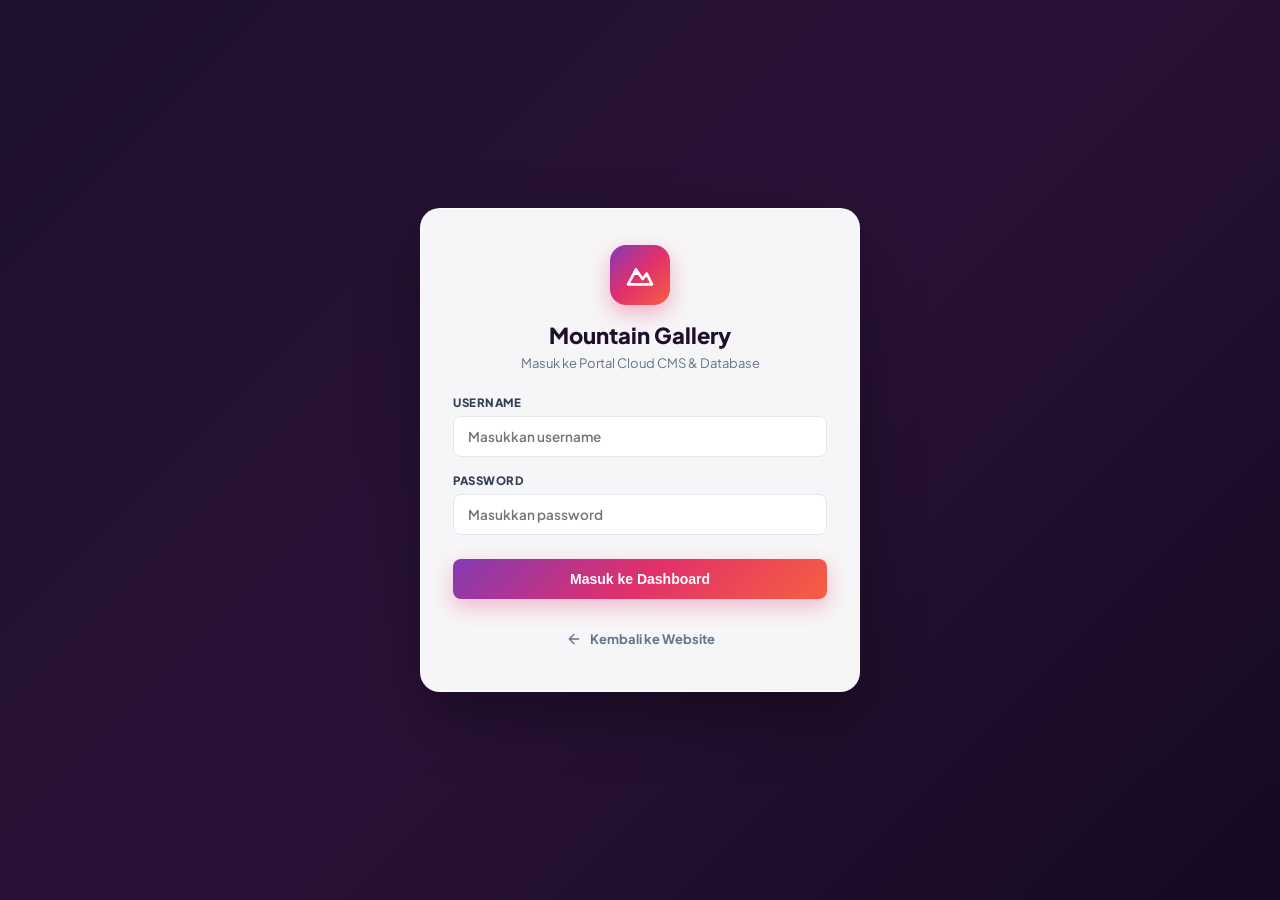
==== commit 3e77e69f: "Initial commit Mountain Gallery Demo 21 Gunung" ====
--- a/admin/index.html
+++ b/admin/index.html
@@ -1,17 +1,57 @@
 <!DOCTYPE html>
 <html lang="id">
 <head>
-  <meta charset="UTF-8" />
-  <meta name="viewport" content="width=device-width, initial-scale=1.0" />
-  <title>Admin Dashboard Demo - Mountain Gallery CMS</title>
-
-  <!-- Custom Stylesheets -->
-  <link rel="stylesheet" href="../assets/css/main.css" />
-  <link rel="stylesheet" href="../assets/css/admin.css" />
+  <meta charset="UTF-8">
+  <meta name="viewport" content="width=device-width, initial-scale=1.0">
+  <title>Admin Dashboard — Mountain Gallery Cloud</title>
+  
+  <link rel="preconnect" href="https://fonts.googleapis.com">
+  <link rel="preconnect" href="https://fonts.gstatic.com" crossorigin>
+  <link href="https://fonts.googleapis.com/css2?family=Plus+Jakarta+Sans:wght@400;500;600;700;800;900&display=swap" rel="stylesheet">
+
+  <link rel="stylesheet" href="../assets/css/admin.css">
 </head>
-
 <body>
-  <div class="admin-container active" style="display:flex;">
+
+  <!-- =========================================================
+       1. AUTH / LOGIN SCREEN
+       ========================================================= -->
+  <div class="login-screen" id="loginScreen">
+    <div class="login-card">
+      <div class="login-logo">
+        <span class="svg-icon"><svg viewBox="0 0 24 24"><path d="M3 19L9 8L14 15L17 11L21 19H3Z"/><path d="M9 8L11 11H7.5L9 8Z"/></svg></span>
+      </div>
+      <h2 class="login-title">Mountain Gallery</h2>
+      <p class="login-subtitle">Masuk ke Portal Cloud CMS &amp; Database</p>
+
+      <form id="formLogin">
+        <div class="form-group">
+          <label for="loginUser">Username</label>
+          <input type="text" id="loginUser" class="form-control" placeholder="Masukkan username" value="" autocomplete="off" required>
+        </div>
+
+        <div class="form-group">
+          <label for="loginPass">Password</label>
+          <input type="password" id="loginPass" class="form-control" placeholder="Masukkan password" value="" autocomplete="off" required>
+        </div>
+
+        <button type="submit" class="btn-login">
+          Masuk ke Dashboard
+        </button>
+      </form>
+
+      <a href="../index.html" class="back-to-site">
+        <span class="svg-icon"><svg viewBox="0 0 24 24"><path d="M19 12H5M12 19l-7-7 7-7"/></svg></span>
+        Kembali ke Website
+      </a>
+    </div>
+  </div>
+
+  <!-- =========================================================
+       2. ADMIN DASHBOARD CONTAINER
+       ========================================================= -->
+  <div class="admin-container" id="adminContainer">
+    
     <!-- Topbar -->
     <header class="admin-topbar">
       <div class="admin-brand">
@@ -19,20 +59,26 @@
           <span class="svg-icon"><svg viewBox="0 0 24 24"><path d="M3 19L9 8L14 15L17 11L21 19H3Z"/></svg></span>
         </div>
         <div class="admin-brand-text">
-          <h1>Mountain Gallery <span class="badge-admin" style="background:#dcfce7; color:#15803d; border-color:#bbf7d0;">Demo Mode</span></h1>
+          <h1>Mountain Gallery <span class="badge-admin">Cloud CMS</span></h1>
           <p>Portal Manajemen Data &amp; Media Dokumentasi</p>
         </div>
       </div>
 
       <div class="admin-topbar-actions">
-        <div class="cloud-status-pill cloud-status-connected">
-          <span class="status-dot"></span> Demo Interaktif Aktif
-        </div>
-
-        <a href="../index.html" class="btn-admin btn-admin-outline">
+        <!-- Cloud Status Badge -->
+        <div class="cloud-status-pill cloud-status-connected" id="cloudConnectionBadge">
+          <span class="status-dot"></span> Memeriksa Status...
+        </div>
+
+        <a href="../index.html" target="_blank" class="btn-admin btn-admin-outline">
           <span class="svg-icon"><svg viewBox="0 0 24 24"><path d="M18 13v6a2 2 0 0 1-2 2H5a2 2 0 0 1-2-2V8a2 2 0 0 1 2-2h6"/><polyline points="15 3 21 3 21 9"/><line x1="10" y1="14" x2="21" y2="3"/></svg></span>
-          Lihat Web Peta
+          Lihat Web Live
         </a>
+
+        <button type="button" class="btn-admin btn-admin-danger" onclick="handleLogout()">
+          <span class="svg-icon"><svg viewBox="0 0 24 24"><path d="M9 21H5a2 2 0 0 1-2-2V5a2 2 0 0 1 2-2h4"/><polyline points="16 17 21 12 16 7"/><line x1="21" y1="12" x2="9" y2="12"/></svg></span>
+          Logout
+        </button>
       </div>
     </header>
 
@@ -44,27 +90,24 @@
       </button>
       <button type="button" class="admin-tab-btn" data-tab="mountains" onclick="switchTab('mountains', this)">
         <span class="svg-icon"><svg viewBox="0 0 24 24"><path d="M3 19L9 8L14 15L17 11L21 19H3Z"/></svg></span>
-        Destinasi Gunung (21)
+        Destinasi Gunung
       </button>
       <button type="button" class="admin-tab-btn" data-tab="media" onclick="switchTab('media', this)">
         <span class="svg-icon"><svg viewBox="0 0 24 24"><rect x="3" y="3" width="18" height="18" rx="2" ry="2"/><circle cx="8.5" cy="8.5" r="1.5"/><polyline points="21 15 16 10 5 21"/></svg></span>
-        Upload &amp; Media
+        Galeri &amp; Media Cloud
       </button>
       <button type="button" class="admin-tab-btn" data-tab="settings" onclick="switchTab('settings', this)">
         <span class="svg-icon"><svg viewBox="0 0 24 24"><circle cx="12" cy="12" r="3"/><path d="M19.4 15a1.65 1.65 0 0 0 .33 1.82l.06.06a2 2 0 0 1 0 2.83 2 2 0 0 1-2.83 0l-.06-.06a1.65 1.65 0 0 0-1.82-.33 1.65 1.65 0 0 0-1 1.51V21a2 2 0 0 1-2 2 2 2 0 0 1-2-2v-.09A1.65 1.65 0 0 0 9 19.4a1.65 1.65 0 0 0-1.82.33l-.06.06a2 2 0 0 1-2.83 0 2 2 0 0 1 0-2.83l.06-.06a1.65 1.65 0 0 0 .33-1.82 1.65 1.65 0 0 0-1.51-1H3a2 2 0 0 1-2-2 2 2 0 0 1 2-2h.09A1.65 1.65 0 0 0 4.6 9a1.65 1.65 0 0 0-.33-1.82l-.06-.06a2 2 0 0 1 0-2.83 2 2 0 0 1 2.83 0l.06.06a1.65 1.65 0 0 0 1.82.33H9a1.65 1.65 0 0 0 1-1.51V3a2 2 0 0 1 2-2 2 2 0 0 1 2 2v.09a1.65 1.65 0 0 0 1 1.51 1.65 1.65 0 0 0 1.82-.33l.06-.06a2 2 0 0 1 2.83 0 2 2 0 0 1 0 2.83l-.06.06a1.65 1.65 0 0 0-.33 1.82V9a1.65 1.65 0 0 0 1.51 1H21a2 2 0 0 1 2 2 2 2 0 0 1-2 2h-.09a1.65 1.65 0 0 0-1.51 1z"/></svg></span>
-        Reset / Pengaturan
+        Pengaturan Cloud &amp; Database
       </button>
     </nav>
 
-    <!-- Main Content -->
+    <!-- Main Content Body -->
     <main class="admin-main">
-      <!-- Info Box -->
-      <div style="background:#eff6ff; border:1px solid #bfdbfe; border-radius:12px; padding:12px 16px; margin-bottom:18px; display:flex; align-items:center; gap:10px; font-size:12.5px; color:#1e40af;">
-        <span style="font-size:18px;">💡</span>
-        <span><strong>Interactive Demo:</strong> Anda dapat mencoba fitur Tambah Gunung, Edit Rute, dan Upload Dokumen secara bebas. Perubahan tersimpan langsung di browser Anda tanpa perlu server luar!</span>
-      </div>
-
-      <!-- TAB 1: OVERVIEW -->
+      
+      <!-- =========================================================
+           TAB 1: OVERVIEW
+           ========================================================= -->
       <section class="tab-content-pane" id="tabPane-overview" style="display:block;">
         <div class="kpi-grid">
           <div class="kpi-card">
@@ -73,7 +116,7 @@
             </div>
             <div class="kpi-info">
               <span>Total Destinasi</span>
-              <h3 id="kpiTotalMountains">21</h3>
+              <h3 id="kpiTotalMountains">0</h3>
             </div>
           </div>
 
@@ -82,8 +125,8 @@
               <span class="svg-icon"><svg viewBox="0 0 24 24"><rect x="3" y="3" width="18" height="18" rx="2" ry="2"/><circle cx="8.5" cy="8.5" r="1.5"/><polyline points="21 15 16 10 5 21"/></svg></span>
             </div>
             <div class="kpi-info">
-              <span>Media &amp; Dokumentasi</span>
-              <h3 id="kpiTotalMedia">35</h3>
+              <span>Media &amp; Foto Cloud</span>
+              <h3 id="kpiTotalMedia">0</h3>
             </div>
           </div>
 
@@ -93,15 +136,15 @@
             </div>
             <div class="kpi-info">
               <span>Jalur Pendakian</span>
-              <h3 id="kpiTotalRoutes">48</h3>
+              <h3 id="kpiTotalRoutes">0</h3>
             </div>
           </div>
         </div>
 
         <div class="section-header">
           <div>
-            <h2>Destinasi Gunung Terdaftar (21 Gunung)</h2>
-            <p>Daftar lengkap destinasi gunung di Jawa Barat, Jawa Tengah, dan Jawa Timur.</p>
+            <h2>Destinasi Gunung Terkini</h2>
+            <p>Daftar gunung yang terdaftar di database Supabase Cloud.</p>
           </div>
           <button type="button" class="btn-admin btn-admin-primary" onclick="openAddMountainModal()">
             <span class="svg-icon"><svg viewBox="0 0 24 24"><line x1="12" y1="5" x2="12" y2="19"/><line x1="5" y1="12" x2="19" y2="12"/></svg></span>
@@ -109,12 +152,14 @@
           </button>
         </div>
 
-        <div class="mountain-table-container" style="padding: 12px 18px;">
+        <div class="mountain-table-container" style="padding: 16px 20px;">
           <div id="recentMountainsList"></div>
         </div>
       </section>
 
-      <!-- TAB 2: MOUNTAINS TABLE -->
+      <!-- =========================================================
+           TAB 2: DESTINASI GUNUNG
+           ========================================================= -->
       <section class="tab-content-pane" id="tabPane-mountains" style="display:none;">
         <div class="section-header">
           <div>
@@ -129,7 +174,7 @@
 
         <div class="mountain-table-container">
           <div class="table-search-bar">
-            <input type="text" id="mountainSearchInput" class="form-control table-search-input" placeholder="🔍 Cari nama gunung, region, atau ketinggian..." oninput="handleSearchMountain(this.value)">
+            <input type="text" id="mountainSearchInput" class="form-control table-search-input" placeholder="🔍 Cari nama gunung atau lokasi...">
           </div>
 
           <div style="overflow-x:auto;">
@@ -150,12 +195,14 @@
         </div>
       </section>
 
-      <!-- TAB 3: MEDIA -->
+      <!-- =========================================================
+           TAB 3: GALERI & MEDIA CLOUD
+           ========================================================= -->
       <section class="tab-content-pane" id="tabPane-media" style="display:none;">
         <div class="section-header">
           <div>
-            <h2 id="currentMountainMediaTitle">Galeri Media Dokumentasi</h2>
-            <p>Kelola foto dan video dokumentasi untuk tiap destinasi gunung.</p>
+            <h2 id="currentMountainMediaTitle">Galeri Media Cloud</h2>
+            <p>Upload foto/video beresolusi tinggi langsung ke Cloudflare R2 / Supabase Storage.</p>
           </div>
           <div style="display:flex; gap:10px; align-items:center;">
             <select id="mediaMountainSelect" class="form-control" style="width:auto; min-width:220px;" onchange="handleMediaMountainChange(event)"></select>
@@ -169,152 +216,318 @@
         <div class="media-grid" id="mediaGridContainer"></div>
       </section>
 
-      <!-- TAB 4: SETTINGS / RESET -->
+      <!-- =========================================================
+           TAB 4: PENGATURAN CLOUD & DATABASE
+           ========================================================= -->
       <section class="tab-content-pane" id="tabPane-settings" style="display:none;">
         <div class="section-header">
           <div>
-            <h2>Pengaturan Showcase Demo</h2>
-            <p>Kelola reset memori browser dan informasi project.</p>
-          </div>
-        </div>
-
-        <div style="background:#fff; border:1px solid #e2e8f0; border-radius:14px; padding:24px; max-width:600px;">
-          <h3 style="font-size:16px; font-weight:800; margin-bottom:8px;">Reset Data ke Default (21 Gunung)</h3>
-          <p style="font-size:13px; color:var(--admin-muted); margin-bottom:16px;">Jika Anda telah mencoba menambah/menghapus data dan ingin mengembalikan 21 gunung awal (Jabar, Jateng, Jatim), klik tombol di bawah:</p>
-          <button type="button" class="btn-admin btn-admin-danger" onclick="handleResetDemoData()">
-            <span class="svg-icon"><svg viewBox="0 0 24 24"><path d="M3 12a9 9 0 1 0 9-9 9.75 9.75 0 0 0-6.74 2.74L3 8"/><path d="M3 3v5h5"/></svg></span>
-            Reset ke Data Awal (21 Gunung)
-          </button>
+            <h2>Pengaturan Cloud &amp; Database</h2>
+            <p>Konfigurasi koneksi API Supabase PostgreSQL, Storage, dan Kredensial Admin.</p>
+          </div>
+        </div>
+
+        <div class="grid-2-col" style="margin-bottom: 24px;">
+          
+          <!-- Cloud Config Card -->
+          <div class="kpi-card" style="flex-direction:column; align-items:stretch; gap:16px;">
+            <div>
+              <h3 style="font-size:16px; font-weight:800; margin-bottom:4px;">Koneksi Supabase Cloud</h3>
+              <p style="font-size:12px; color:var(--admin-muted);">Dapatkan URL &amp; Anon Key di Supabase ➔ Project Settings ➔ API.</p>
+            </div>
+
+            <form id="formCloudConfig">
+              <div class="form-group">
+                <label>Supabase Project URL</label>
+                <input type="text" id="cfgSupabaseUrl" class="form-control" placeholder="https://xyzabcdef.supabase.co" required>
+              </div>
+
+              <div class="form-group">
+                <label>Supabase Anon Public Key</label>
+                <input type="password" id="cfgSupabaseKey" class="form-control" placeholder="eyJhbGciOi..." required>
+              </div>
+
+              <div class="form-group">
+                <label>Cloudflare R2 / Storage Public URL (Opsional)</label>
+                <input type="text" id="cfgR2Url" class="form-control" placeholder="https://pub-xyz.r2.dev atau kosongkan jika pakai Supabase Storage">
+              </div>
+
+              <button type="submit" class="btn-admin btn-admin-primary" style="width:100%; justify-content:center; margin-top:8px;">
+                Simpan Konfigurasi Cloud
+              </button>
+            </form>
+          </div>
+
+          <!-- 1-Click Seeder & Tools Card -->
+          <div class="kpi-card" style="flex-direction:column; align-items:stretch; gap:16px;">
+            <div>
+              <h3 style="font-size:16px; font-weight:800; margin-bottom:4px;">1-Click Database Seeder</h3>
+              <p style="font-size:12px; color:var(--admin-muted);">Unggah 5 data gunung bawaan (Cikuray, Papandayan, Sagara, Slamet, Tampomas) ke Supabase Cloud secara otomatis.</p>
+            </div>
+
+            <div style="background:#f1f5f9; padding:16px; border-radius:12px; border:1px solid #e2e8f0;">
+              <p style="font-size:12px; color:#475569; line-height:1.5; margin-bottom:12px;">
+                Fitur ini akan menyalin seluruh data jalur, foto, dan spesifikasi dari file lokal ke database cloud PostgreSQL Anda secara instan.
+              </p>
+              <button type="button" class="btn-admin btn-admin-primary" style="width:100%; justify-content:center;" onclick="handleSeedDatabase()">
+                ⚡ Unggah Data Bawaan ke Supabase
+              </button>
+              <div id="seedProgressBox" style="display:none; margin-top:10px; font-size:11.5px; font-weight:700; color:#2563eb; background:#eff6ff; padding:8px 12px; border-radius:8px;"></div>
+            </div>
+
+            <div style="border-top:1px solid var(--admin-border); padding-top:16px;">
+              <h3 style="font-size:15px; font-weight:800; margin-bottom:10px;">Ubah Password Admin</h3>
+              <form id="formChangePassword">
+                <div class="form-group">
+                  <label>Password Lama</label>
+                  <input type="password" id="oldPasswordInput" class="form-control" placeholder="Password saat ini" required>
+                </div>
+                <div class="form-group">
+                  <label>Username Baru (Opsional)</label>
+                  <input type="text" id="newUsernameInput" class="form-control" placeholder="Username baru">
+                </div>
+                <div class="form-group">
+                  <label>Password Baru</label>
+                  <input type="password" id="newPasswordInput" class="form-control" placeholder="Password baru" required>
+                </div>
+                <button type="submit" class="btn-admin btn-admin-outline" style="width:100%; justify-content:center;">
+                  Perbarui Kredensial
+                </button>
+              </form>
+            </div>
+
+          </div>
+
         </div>
       </section>
+
     </main>
-
-    <!-- Modal Tambah / Edit Gunung -->
-    <div class="admin-modal-backdrop" id="mountainModal">
-      <div class="admin-modal-card">
-        <div class="admin-modal-header">
-          <h3 id="mountainModalTitle">Tambah Destinasi Gunung</h3>
-          <button type="button" class="btn-icon" onclick="closeMountainModal()">&times;</button>
-        </div>
-        <form onsubmit="handleSaveMountain(event)">
-          <div class="admin-modal-body">
-            <input type="hidden" id="formMountainId">
-            <div class="grid-2-col">
-              <div class="form-group">
-                <label>Nama Gunung *</label>
-                <input type="text" id="formMountainNama" class="form-control" required placeholder="Contoh: Gunung Gede">
+  </div>
+
+  <!-- =========================================================
+       MODAL 1: ADD / EDIT MOUNTAIN
+       ========================================================= -->
+  <div class="admin-modal-backdrop" id="modalMountain">
+    <div class="admin-modal-card">
+      <div class="admin-modal-header">
+        <h3 id="modalMountainTitle">Tambah Destinasi Gunung</h3>
+        <button type="button" class="btn-icon" onclick="closeMountainModal()" aria-label="Tutup">✕</button>
+      </div>
+
+      <form id="formMountain">
+        <div class="admin-modal-body">
+          <input type="hidden" id="mountainIdInput">
+
+          <div class="grid-2-col">
+            <div class="form-group">
+              <label>Nama Gunung</label>
+              <input type="text" id="mNama" class="form-control" placeholder="cth: Gunung Cikuray" required>
+            </div>
+            <div class="form-group">
+              <label>Ketinggian (MDPL)</label>
+              <input type="number" id="mMdpl" class="form-control" placeholder="cth: 2821" required>
+            </div>
+          </div>
+
+          <div class="grid-2-col">
+            <div class="form-group">
+              <label>Lokasi / Kabupaten</label>
+              <input type="text" id="mLokasi" class="form-control" placeholder="cth: Garut, Jawa Barat" required>
+            </div>
+            <div class="form-group">
+              <label>Region / Wilayah</label>
+              <select id="mRegion" class="form-control">
+                <option value="Jawa Barat">Jawa Barat</option>
+                <option value="Jawa Tengah">Jawa Tengah</option>
+                <option value="Jawa Timur">Jawa Timur</option>
+                <option value="Luar Jawa">Luar Jawa</option>
+              </select>
+            </div>
+          </div>
+
+          <div class="grid-2-col">
+            <div class="form-group">
+              <label>Latitude (Titik Peta)</label>
+              <input type="text" inputmode="decimal" id="mLat" class="form-control" placeholder="cth: -7.2270" required>
+            </div>
+            <div class="form-group">
+              <label>Longitude (Titik Peta)</label>
+              <input type="text" inputmode="decimal" id="mLng" class="form-control" placeholder="cth: 107.9040" required>
+            </div>
+          </div>
+
+          <div class="grid-2-col">
+            <div class="form-group">
+              <label>Tingkat Kesulitan Medan</label>
+              <select id="mKesulitan" class="form-control">
+                <option value="Mudah">Mudah</option>
+                <option value="Menengah">Menengah</option>
+                <option value="Menantang">Menantang</option>
+                <option value="Ekstrem">Ekstrem</option>
+              </select>
+            </div>
+            <div class="form-group">
+              <label>Estimasi Waktu Tempuh</label>
+              <input type="text" id="mEstimasi" class="form-control" placeholder="cth: 6 - 8 Jam">
+            </div>
+          </div>
+
+          <div class="form-group">
+            <label>Suhu Puncak</label>
+            <input type="text" id="mSuhu" class="form-control" placeholder="cth: 8°C - 14°C (atau 14°C - 19°C)">
+          </div>
+
+          <!-- Cover Image Upload Area -->
+          <div class="form-group" style="margin-top:8px;">
+            <label style="font-weight:800; color:var(--admin-primary); display:flex; align-items:center; gap:6px;">
+              <span class="svg-icon"><svg viewBox="0 0 24 24"><rect x="3" y="3" width="18" height="18" rx="2" ry="2"/><circle cx="8.5" cy="8.5" r="1.5"/><polyline points="21 15 16 10 5 21"/></svg></span>
+              Foto Cover Utama Gunung
+            </label>
+
+            <!-- Dropzone Cover -->
+            <label class="dropzone" for="mCoverFileInput" style="padding:16px 20px; cursor:pointer; margin-bottom:10px;">
+              <input type="file" id="mCoverFileInput" accept="image/*" style="display:none;">
+              <div class="dropzone-icon" style="width:40px; height:40px; margin-bottom:8px;">
+                <span class="svg-icon"><svg viewBox="0 0 24 24"><path d="M21 15v4a2 2 0 0 1-2 2H5a2 2 0 0 1-2-2v-4"/><polyline points="17 8 12 3 7 8"/><line x1="12" y1="3" x2="12" y2="15"/></svg></span>
               </div>
-              <div class="form-group">
-                <label>Region / Wilayah *</label>
-                <select id="formMountainRegion" class="form-control" required>
-                  <option value="Jawa Barat">Jawa Barat</option>
-                  <option value="Jawa Tengah">Jawa Tengah</option>
-                  <option value="Jawa Timur">Jawa Timur</option>
-                </select>
-              </div>
-            </div>
-
-            <div class="grid-2-col">
-              <div class="form-group">
-                <label>Ketinggian (MDPL) *</label>
-                <input type="number" id="formMountainMdpl" class="form-control" required placeholder="2958">
-              </div>
-              <div class="form-group">
-                <label>Lokasi Kabupaten / Daerah *</label>
-                <input type="text" id="formMountainLokasi" class="form-control" required placeholder="Cianjur / Sukabumi">
-              </div>
-            </div>
-
-            <div class="grid-2-col">
-              <div class="form-group">
-                <label>Latitude (Titik Koordinat Peta) *</label>
-                <input type="number" step="any" id="formMountainLat" class="form-control" required placeholder="-6.7833">
-              </div>
-              <div class="form-group">
-                <label>Longitude *</label>
-                <input type="number" step="any" id="formMountainLng" class="form-control" required placeholder="106.9833">
-              </div>
-            </div>
-
-            <div class="grid-2-col">
-              <div class="form-group">
-                <label>Tingkat Kesulitan</label>
-                <input type="text" id="formMountainKesulitan" class="form-control" placeholder="Sedang / Menantang">
-              </div>
-              <div class="form-group">
-                <label>Estimasi Waktu Pendakian</label>
-                <input type="text" id="formMountainWaktu" class="form-control" placeholder="6 - 8 Jam">
-              </div>
-            </div>
-
-            <div class="form-group">
-              <label>Foto Cover (URL Gambar Unsplash / Cloud)</label>
-              <input type="url" id="formMountainCover" class="form-control" placeholder="https://images.unsplash.com/photo-...">
-            </div>
-
-            <div class="form-group">
-              <label>Deskripsi Lengkap Gunung</label>
-              <textarea id="formMountainDesc" class="form-control" rows="3" placeholder="Tuliskan daya tarik dan sejarah singkat..."></textarea>
-            </div>
-          </div>
-          <div class="admin-modal-footer">
-            <button type="button" class="btn-admin btn-admin-outline" onclick="closeMountainModal()">Batal</button>
-            <button type="submit" class="btn-admin btn-admin-primary">Simpan Gunung</button>
-          </div>
-        </form>
-      </div>
-    </div>
-
-    <!-- Modal Tambah Dokumen Media -->
-    <div class="admin-modal-backdrop" id="mediaModal">
-      <div class="admin-modal-card">
-        <div class="admin-modal-header">
-          <h3>Upload Foto / Video Dokumentasi</h3>
-          <button type="button" class="btn-icon" onclick="closeMediaModal()">&times;</button>
-        </div>
-        <form onsubmit="handleSaveMedia(event)">
-          <div class="admin-modal-body">
-            <div class="form-group">
-              <label>Destinasi Gunung Terpilih *</label>
-              <select id="formMediaTargetMountain" class="form-control" required></select>
-            </div>
-
-            <div class="form-group">
-              <label>Tipe Media *</label>
-              <select id="formMediaType" class="form-control">
-                <option value="image">Foto (Image)</option>
-                <option value="video">Video</option>
-              </select>
-            </div>
-
-            <div class="form-group">
-              <label>URL Gambar / Media *</label>
-              <input type="url" id="formMediaSrc" class="form-control" required placeholder="https://images.unsplash.com/photo-...">
-            </div>
-
-            <div class="form-group">
-              <label>Judul Dokumentasi</label>
-              <input type="text" id="formMediaTitle" class="form-control" placeholder="Sunrise Puncak / Suasana Pos 3">
-            </div>
-
-            <div class="form-group">
-              <label>Keterangan / Deskripsi Foto</label>
-              <input type="text" id="formMediaDesc" class="form-control" placeholder="Momen indah di atas awan...">
-            </div>
-          </div>
-          <div class="admin-modal-footer">
-            <button type="button" class="btn-admin btn-admin-outline" onclick="closeMediaModal()">Batal</button>
-            <button type="submit" class="btn-admin btn-admin-primary">Simpan Media</button>
-          </div>
-        </form>
-      </div>
+              <h4 style="font-size:13.5px; margin-bottom:4px;">Klik untuk Pilih Foto Cover (Galeri HP / Laptop)</h4>
+              <p style="font-size:11.5px;">Otomatis dikompresi ke WebP HD &amp; diunggah ke Cloud Storage</p>
+            </label>
+
+            <!-- Live Cover Preview Box -->
+            <div id="mCoverPreviewBox" style="display:none; position:relative; margin-bottom:12px; border-radius:12px; overflow:hidden; border:1.5px solid var(--admin-border); background:#0f172a; max-height:200px;">
+              <img id="mCoverPreviewImg" src="" alt="Cover Preview" style="width:100%; height:200px; object-fit:cover; display:block;">
+              <button type="button" class="btn-admin" style="position:absolute; bottom:10px; right:10px; background:rgba(0,0,0,0.75); color:#fff; border:none; padding:6px 12px; font-size:11px; border-radius:8px;" onclick="document.getElementById('mCoverFileInput').click()">
+                📷 Ganti Foto Cover
+              </button>
+            </div>
+
+            <!-- Fallback URL Input -->
+            <input type="text" id="mCover" class="form-control" placeholder="Atau masukkan link gambar luar (Opsional, cth: https://images.unsplash.com/...)" style="font-size:12px;">
+          </div>
+
+          <div class="form-group">
+            <label>Atribusi Hak Cipta Foto</label>
+            <input type="text" id="mAtribusi" class="form-control" placeholder="cth: Foto oleh John Doe, Wikimedia Commons, CC BY-SA 4.0">
+          </div>
+
+          <div class="form-group">
+            <label>Deskripsi Lengkap</label>
+            <textarea id="mDeskripsi" class="form-control" rows="3" placeholder="Deskripsi karakter gunung, keindahan panorama, dan medan..." required></textarea>
+          </div>
+
+          <div class="form-group">
+            <label>Deskripsi Tambahan / Catatan Suasana</label>
+            <textarea id="mDeskripsiTambahan" class="form-control" rows="2" placeholder="Catatan ekstra suasana pendakian..."></textarea>
+          </div>
+
+          <div class="form-group">
+            <label>Tags / Label (Pisahkan koma)</label>
+            <input type="text" id="mTags" class="form-control" placeholder="cth: Jawa Barat, Garut, Sunrise Spot, Samudra Awan">
+          </div>
+
+          <!-- Routes Section -->
+          <div style="border-top:1px solid var(--admin-border); padding-top:16px; margin-top:12px;">
+            <div style="display:flex; justify-content:space-between; align-items:center; margin-bottom:10px;">
+              <label style="font-weight:800; font-size:12px;">JALUR PENDAKIAN</label>
+              <button type="button" class="btn-admin btn-admin-outline" style="padding:4px 10px; font-size:11.5px;" onclick="addRouteRow()">
+                + Tambah Jalur
+              </button>
+            </div>
+            <div id="routesRepeaterContainer"></div>
+          </div>
+
+        </div>
+
+        <div class="admin-modal-footer">
+          <button type="button" class="btn-admin btn-admin-outline" onclick="closeMountainModal()">Batal</button>
+          <button type="submit" class="btn-admin btn-admin-primary">Simpan ke Database Cloud</button>
+        </div>
+      </form>
     </div>
   </div>
 
-  <div id="toastBox" class="toast-box"></div>
-
-  <!-- Application Logic -->
+  <!-- =========================================================
+       MODAL 2: ADD / UPLOAD MEDIA (BULK & MULTI-PHOTO SUPPORT)
+       ========================================================= -->
+  <div class="admin-modal-backdrop" id="modalAddMedia">
+    <div class="admin-modal-card" style="max-width:560px;">
+      <div class="admin-modal-header">
+        <h3 id="modalMediaHeaderTitle">Upload Dokumen (Foto / Video) ke Cloud</h3>
+        <button type="button" class="btn-icon" onclick="closeAddMediaModal()" aria-label="Tutup">✕</button>
+      </div>
+
+      <form id="formAddMedia">
+        <div class="admin-modal-body">
+          
+          <label class="dropzone" for="mediaFileInput">
+            <input type="file" id="mediaFileInput" accept="image/*,video/*,video/mp4,video/webm,video/quicktime" multiple style="display:none;">
+            <div class="dropzone-icon">
+              <span class="svg-icon"><svg viewBox="0 0 24 24"><path d="M21 15v4a2 2 0 0 1-2 2H5a2 2 0 0 1-2-2v-4"/><polyline points="17 8 12 3 7 8"/><line x1="12" y1="3" x2="12" y2="15"/></svg></span>
+            </div>
+            <h4>Klik untuk Pilih Dokumen (Foto / Video)</h4>
+            <p>Mendukung foto (JPG, PNG, WebP) &amp; video (MP4, WebM, MOV). Bisa pilih banyak file sekaligus!</p>
+          </label>
+
+          <div id="uploadStatusText" style="display:none; font-size:12px; font-weight:700; padding:10px 14px; border-radius:8px; margin-bottom:12px; border:1px solid transparent;"></div>
+
+          <div id="uploadProgressBarContainer" style="display:none; margin-bottom:14px;">
+            <div style="display:flex; justify-content:space-between; font-size:11px; font-weight:800; color:var(--admin-primary); margin-bottom:4px;">
+              <span id="uploadProgressLabel">Mengunggah Dokumen...</span>
+              <span id="uploadProgressPct">0%</span>
+            </div>
+            <div style="background:#e2e8f0; border-radius:999px; height:8px; overflow:hidden;">
+              <div id="uploadProgressBar" style="background:var(--admin-primary); width:0%; height:100%; transition:width 0.25s ease;"></div>
+            </div>
+          </div>
+
+          <!-- Thumbnail Grid Preview untuk Multi-Files -->
+          <div id="mediaMultiPreviewGrid" style="display:none; grid-template-columns:repeat(auto-fill, minmax(56px, 1fr)); gap:6px; max-height:130px; overflow-y:auto; padding:8px; background:#f8fafc; border-radius:10px; border:1px solid #e2e8f0; margin-bottom:14px;"></div>
+
+          <div class="form-group">
+            <label>Judul Dokumen (Opsional)</label>
+            <input type="text" id="mediaTitleInput" class="form-control" placeholder="Biarkan kosong untuk judul otomatis sesuai nama gunung">
+            <small style="font-size:11px; color:var(--admin-muted); display:block; margin-top:4px;">
+              Jika dikosongkan, judul otomatis seragam menjadi <em>[Nama Gunung]</em> (cth: <em>Gunung Sagara</em>).
+            </small>
+          </div>
+
+          <div class="form-group">
+            <label>Deskripsi Dokumen (Opsional)</label>
+            <textarea id="mediaDescInput" class="form-control" rows="2" placeholder="Biarkan kosong untuk deskripsi otomatis (Dokumentasi [Nama Gunung])"></textarea>
+          </div>
+
+          <div class="form-group">
+            <label>Atau Masukkan URL File / Video Langsung (Opsional)</label>
+            <input type="text" id="mediaSrcUrlInput" class="form-control" placeholder="https://images.unsplash.com/... atau https://...mp4">
+          </div>
+
+          <div style="display:flex; align-items:center; gap:8px; margin-top:8px;">
+            <input type="checkbox" id="mediaIsCoverCheckbox" style="width:16px; height:16px; cursor:pointer;">
+            <label for="mediaIsCoverCheckbox" style="font-size:12.5px; font-weight:700; cursor:pointer; color:var(--admin-text);">
+              Jadikan dokumen pertama sebagai Cover Utama Gunung
+            </label>
+          </div>
+
+        </div>
+
+        <div class="admin-modal-footer">
+          <button type="button" class="btn-admin btn-admin-outline" onclick="closeAddMediaModal()">Batal</button>
+          <button type="submit" id="btnSubmitMedia" class="btn-admin btn-admin-primary">
+            Upload &amp; Simpan Dokumen
+          </button>
+        </div>
+      </form>
+    </div>
+  </div>
+
+  <!-- =========================================================
+       SCRIPTS (SUPABASE JS SDK & CLOUD DB ENGINE)
+       ========================================================= -->
+  <script src="https://cdn.jsdelivr.net/npm/@supabase/supabase-js@2"></script>
   <script src="../assets/js/data.js"></script>
+  <script src="../assets/js/config.js"></script>
+  <script src="../assets/js/cloud-db.js"></script>
   <script src="../assets/js/admin.js"></script>
 </body>
 </html>
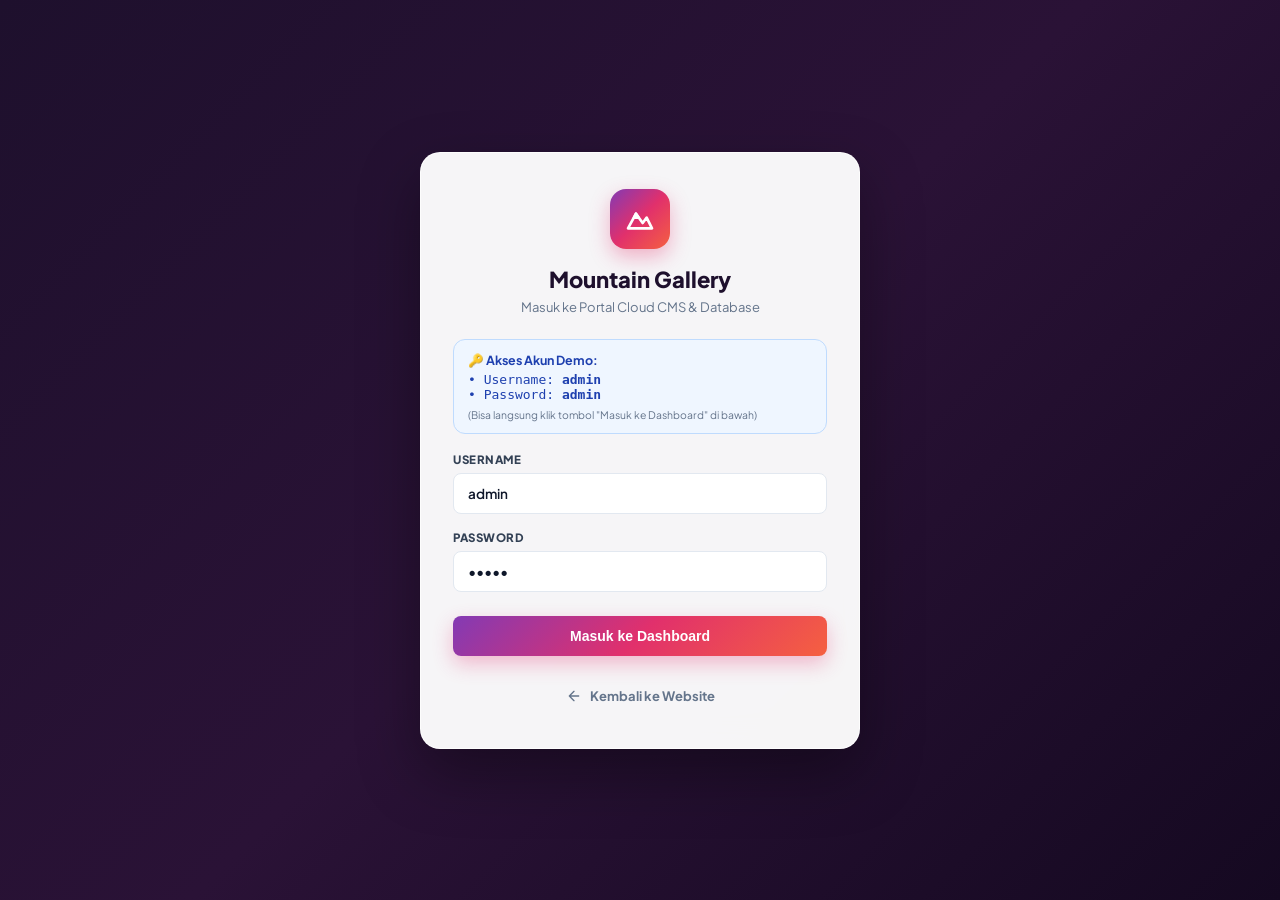
==== commit c4942a35: "feat: setup easy demo credentials (admin/admin) with pre-fill and interactive local CRUD" ====
--- a/admin/index.html
+++ b/admin/index.html
@@ -24,15 +24,24 @@
       <h2 class="login-title">Mountain Gallery</h2>
       <p class="login-subtitle">Masuk ke Portal Cloud CMS &amp; Database</p>
 
+      <div style="background:#eff6ff; border:1px solid #bfdbfe; border-radius:12px; padding:12px 14px; margin-bottom:18px; font-size:12.5px; color:#1e40af; text-align:left;">
+        <strong>🔑 Akses Akun Demo:</strong>
+        <div style="margin-top:4px; font-family:monospace; font-size:13px;">
+          • Username: <b>admin</b><br>
+          • Password: <b>admin</b>
+        </div>
+        <small style="color:#64748b; display:block; margin-top:6px;">(Bisa langsung klik tombol "Masuk ke Dashboard" di bawah)</small>
+      </div>
+
       <form id="formLogin">
         <div class="form-group">
           <label for="loginUser">Username</label>
-          <input type="text" id="loginUser" class="form-control" placeholder="Masukkan username" value="" autocomplete="off" required>
+          <input type="text" id="loginUser" class="form-control" placeholder="Masukkan username" value="admin" autocomplete="off" required>
         </div>
 
         <div class="form-group">
           <label for="loginPass">Password</label>
-          <input type="password" id="loginPass" class="form-control" placeholder="Masukkan password" value="" autocomplete="off" required>
+          <input type="password" id="loginPass" class="form-control" placeholder="Masukkan password" value="admin" autocomplete="off" required>
         </div>
 
         <button type="submit" class="btn-login">
@@ -524,10 +533,7 @@
   <!-- =========================================================
        SCRIPTS (SUPABASE JS SDK & CLOUD DB ENGINE)
        ========================================================= -->
-  <script src="https://cdn.jsdelivr.net/npm/@supabase/supabase-js@2"></script>
   <script src="../assets/js/data.js"></script>
-  <script src="../assets/js/config.js"></script>
-  <script src="../assets/js/cloud-db.js"></script>
   <script src="../assets/js/admin.js"></script>
 </body>
 </html>
